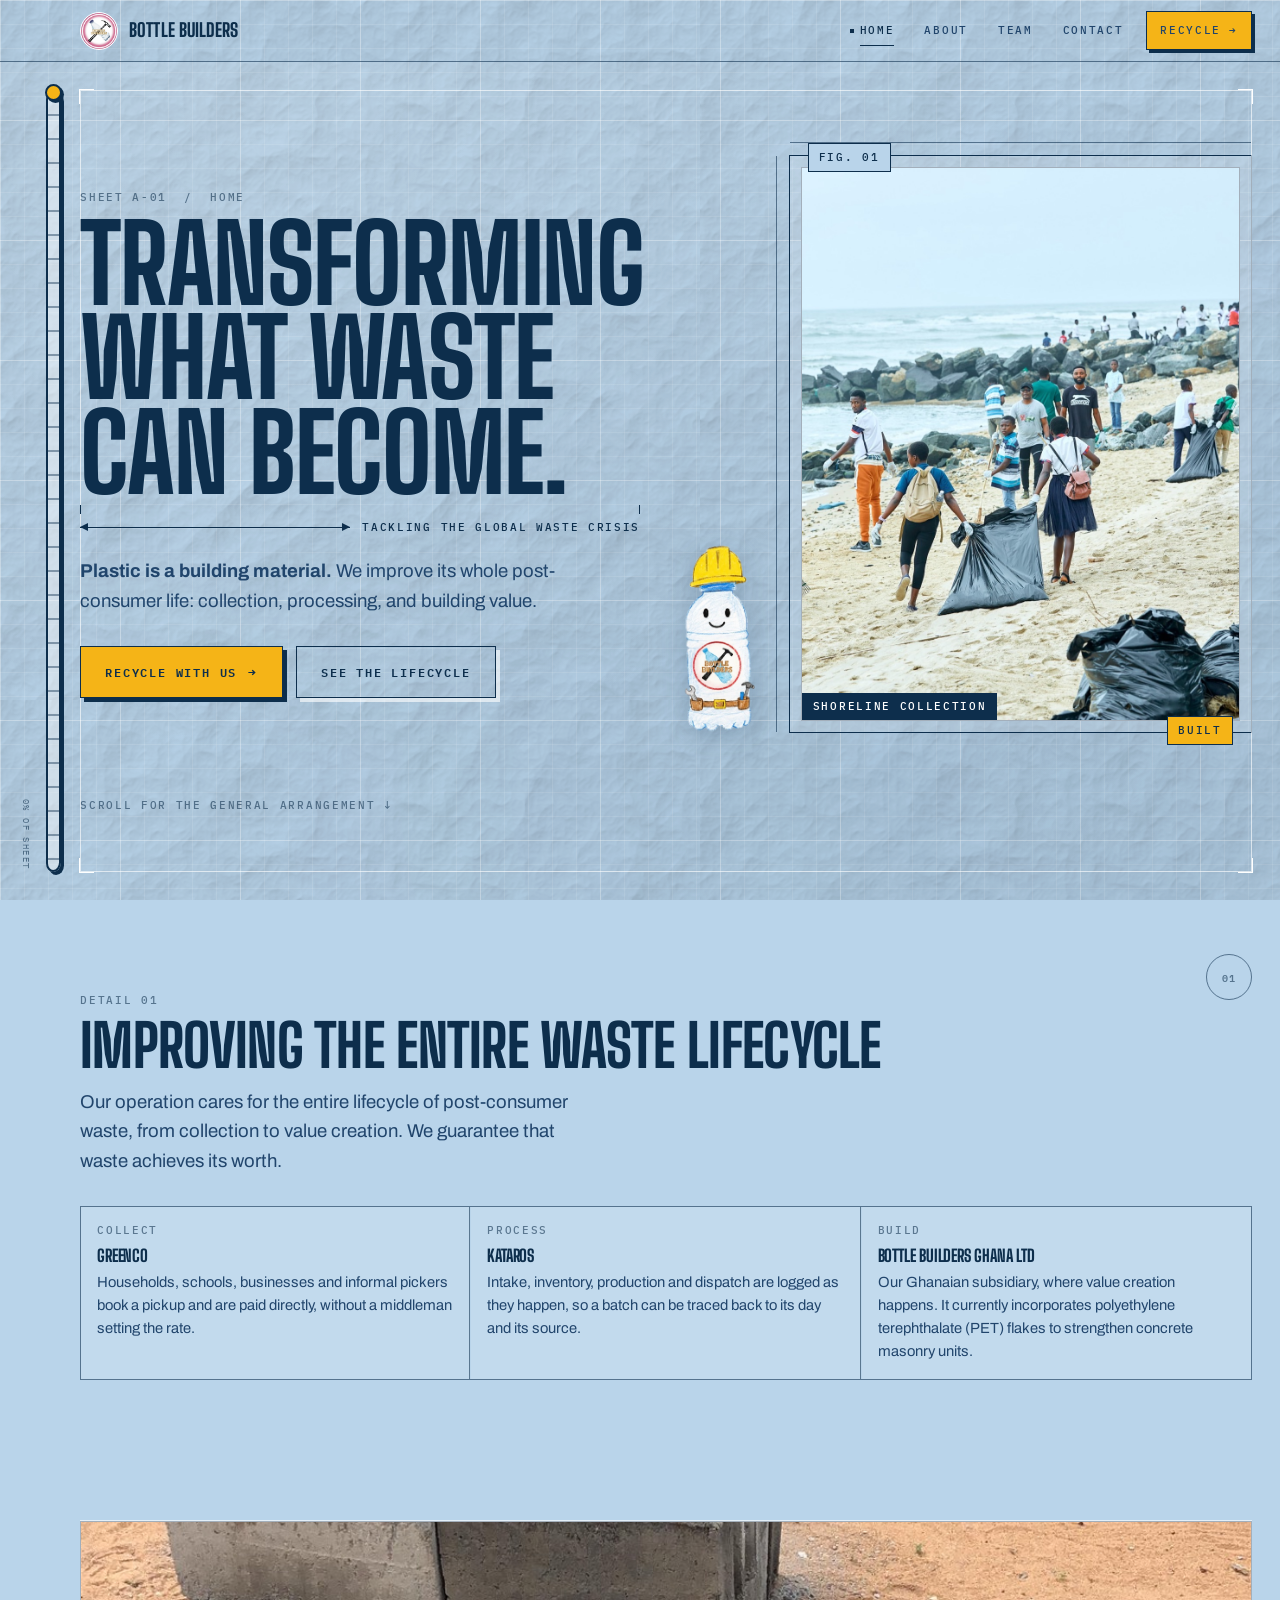
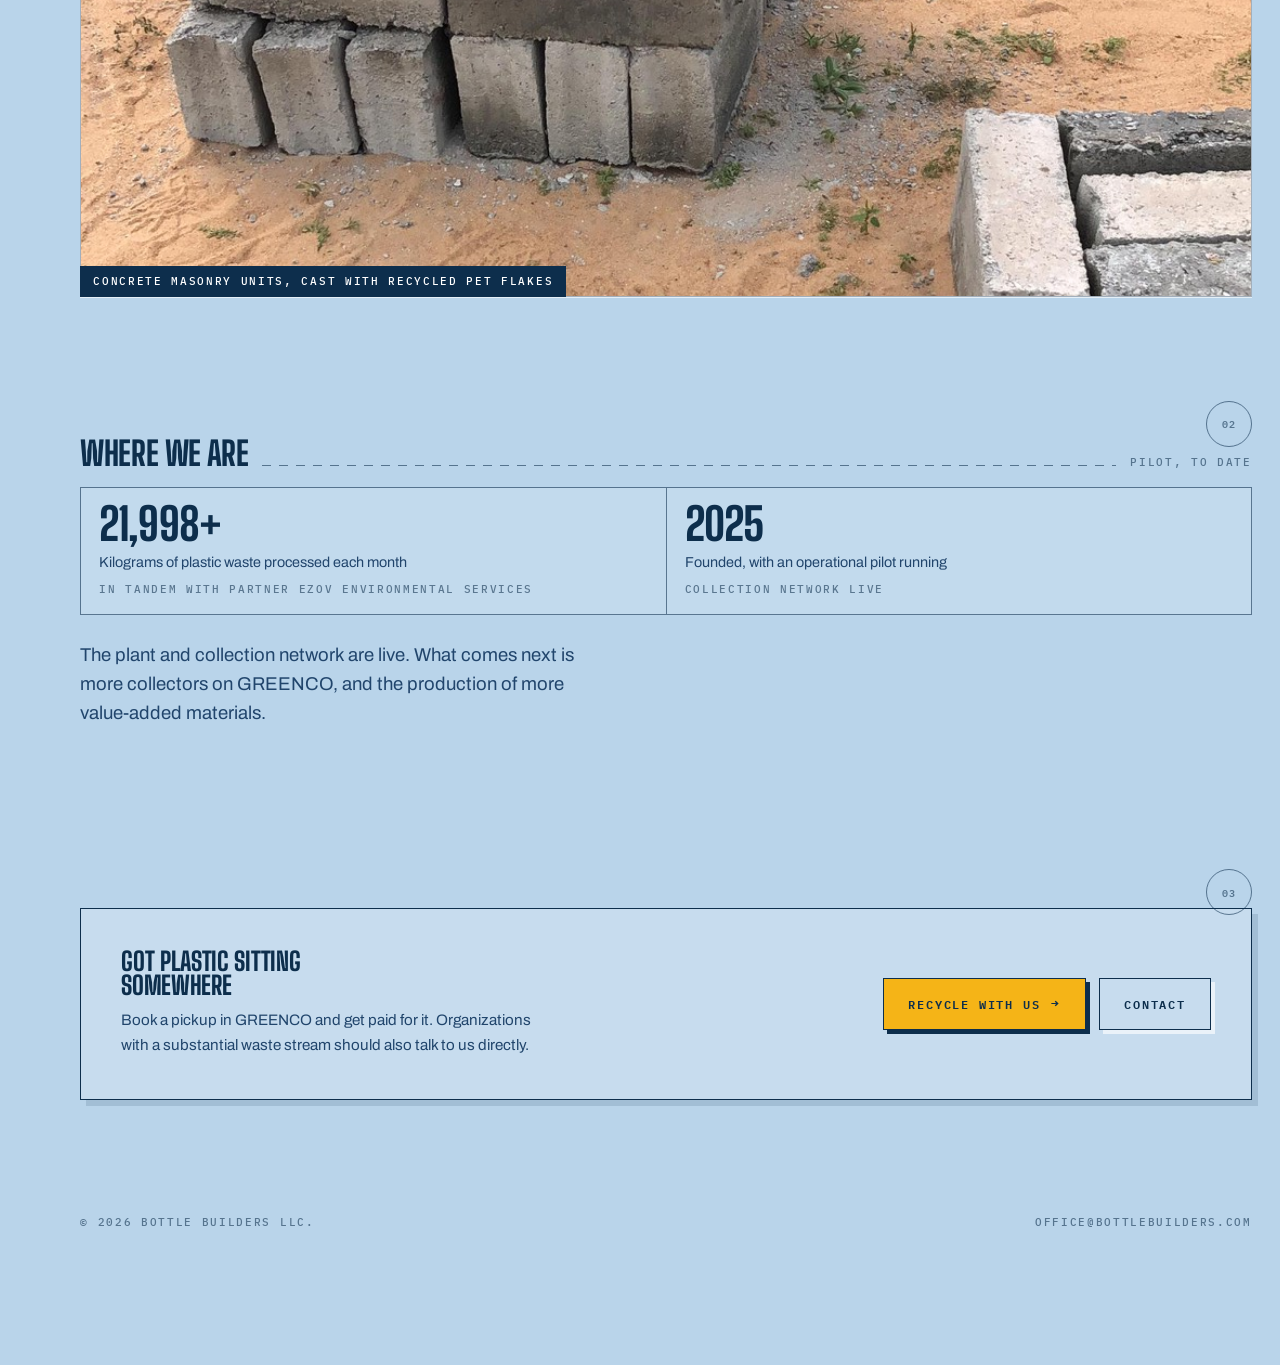
==== index.html @ b989d618 "Leave the footer holding one address The footer carried a phone number and a third link on every she" ====
<!DOCTYPE html>
<html lang="en">
<head>
<meta charset="UTF-8">
<meta name="viewport" content="width=device-width, initial-scale=1">
<meta name="description" content="Improving the entire lifecycle of post-consumer waste from collection to valorization">
<link rel="canonical" href="https://www.bottlebuilders.com/">

<!-- Link preview. og:image must be an absolute URL or previews render blank. -->
<meta property="og:type" content="website">
<meta property="og:site_name" content="Bottle Builders">
<meta property="og:title" content="Bottle Builders | Transforming what waste can become">
<meta property="og:description" content="Improving the entire lifecycle of post-consumer waste from collection to valorization">
<meta property="og:url" content="https://www.bottlebuilders.com/">
<meta property="og:image" content="https://www.bottlebuilders.com/assets/og-image.jpg">
<meta property="og:image:width" content="1200">
<meta property="og:image:height" content="630">
<meta property="og:image:alt" content="The Bottle Builders collection community in Ghana">
<meta name="twitter:card" content="summary_large_image">
<meta name="twitter:title" content="Bottle Builders | Transforming what waste can become">
<meta name="twitter:description" content="Improving the entire lifecycle of post-consumer waste from collection to valorization">
<meta name="twitter:image" content="https://www.bottlebuilders.com/assets/og-image.jpg">
<meta name="theme-color" content="#b9d4ea">
<title>Bottle Builders | Transforming what waste can become</title>
<link rel="icon" href="assets/logos/bb-circle.png">
<link rel="preconnect" href="https://fonts.googleapis.com">
<link rel="preconnect" href="https://fonts.gstatic.com" crossorigin>
<link href="https://fonts.googleapis.com/css2?family=Archivo:wght@400;500;600;700&family=Big+Shoulders+Display:wght@700;800;900&family=IBM+Plex+Mono:wght@400;500;600;700&display=swap" rel="stylesheet">
<link rel="stylesheet" href="css/blueprint.css">
<link rel="stylesheet" href="css/components.css">
<link rel="stylesheet" href="css/motion.css">
</head>
<body>

<!-- Loading sheet: the drawing is made before the page is shown -->
<div id="loader">
  <div class="loader-inner">
    <div class="loader-draw">
      <svg viewBox="0 0 120 200" aria-hidden="true">
        <path class="hat-fill" d="M36 34 Q38 12 60 12 Q82 12 84 34 Z"/>
        <path class="ink-path" d="M30 34 L90 34 M36 34 Q38 12 60 12 Q82 12 84 34"/>
        <path class="ink-path" d="M50 46 L50 34 M70 46 L70 34"/>
        <path class="ink-path" d="M50 46 C50 58 34 62 33 82 L33 166 Q33 176 43 176 L77 176 Q87 176 87 166 L87 82 C86 62 70 58 70 46 Z"/>
        <path class="ink-path" d="M48 74 L48 80 M72 74 L72 80 M50 92 Q60 100 70 92"/>
        <path class="ink-path" d="M33 126 L87 126 M33 140 L87 140 M55 126 L55 140 M65 126 L65 140"/>
      </svg>
      <div class="loader-mascot"><img src="assets/logos/bb-mascot.png" alt=""></div>
    </div>
    <p class="brand-name" style="font-size:1.7rem;margin:0 0 14px">Bottle Builders</p>
    <div class="loader-bar"><i></i></div>
    <p class="anno anno-faint" style="margin:0">Drawing sheet A-01</p>
  </div>
</div>

<div class="regmarks"><span></span><span></span><span></span><span></span></div>
<div class="progress"><i></i><span>0% of sheet</span></div>

<header class="nav">
  <a class="brand" href="/">
    <img src="assets/logos/bb-circle.png" alt="Bottle Builders">
    <span class="brand-text">
      <span class="brand-name">Bottle Builders</span>
    </span>
  </a>
  <button class="nav-toggle" aria-label="Open navigation" aria-expanded="false" aria-controls="navlinks">
    <span></span><span></span><span></span>
  </button>
  <nav class="nav-links" id="navlinks">
    <a href="/" aria-current="page">Home</a>
    <a href="/about">About</a>
    <a href="/team">Team</a>
    <a href="/contact">Contact</a>
    <a class="nav-cta" href="/recycle">Recycle <span aria-hidden="true">&#8594;</span></a>
  </nav>
</header>

<main class="sheet">

  <!-- 01 ---------------------------------------------------------------- -->
  <section class="section section-open">
    <div class="hero">
      <div class="hero-copy">
        <p class="anno anno-faint reveal">Sheet A-01 &nbsp;/&nbsp; Home</p>

        <h1 class="reveal" data-delay="60">
          Transforming<br>
          what waste<br>
          can become.
        </h1>

        <div class="dim reveal" data-delay="180">
          <span class="dim-line"></span>
          <span class="dim-label anno anno-ink">Tackling the global waste crisis</span>
        </div>

        <p class="lede reveal" data-delay="240">
          <strong>Plastic is a building material.</strong> We improve its whole post-consumer
          life: collection, processing, and building value.
        </p>

        <div class="hero-actions reveal" data-delay="320">
          <a class="btn" href="/recycle">Recycle with us <span class="btn-arrow" aria-hidden="true">&#8594;</span></a>
          <a class="btn btn-ghost" href="/about">See the lifecycle</a>
        </div>
      </div>

      <div class="elevation reveal" data-delay="140">
        <div class="elevation-frame">
          <span class="elevation-tag anno anno-ink tl">Fig. 01</span>
          <div class="plate" data-autobuild>
            <img src="assets/photos/hero-community.jpg" alt="Bottle Builders collection team clearing plastic waste from a shoreline" width="1200" height="1500">
            <span class="plate-cap anno">Shoreline collection</span>
          </div>
          <span class="elevation-tag anno anno-ink br">Built</span>
        </div>
        <img class="mascot hero-mascot" src="assets/logos/bb-mascot.png" alt="" aria-hidden="true">
      </div>
    </div>

    <p class="anno anno-faint reveal" data-delay="420" style="margin-top:26px">
      Scroll for the general arrangement <span aria-hidden="true">&#8595;</span>
    </p>
  </section>

  <!-- 02 ---------------------------------------------------------------- -->
  <section class="section" aria-labelledby="loop">
    <span class="section-mark reveal">01</span>
    <div class="head reveal">
      <span class="anno anno-faint">Detail 01</span>
      <h2 id="loop">Improving the entire waste lifecycle</h2>
      <p class="lede" style="margin-top:16px">
        Our operation cares for the entire lifecycle of post-consumer waste, from collection
        to value creation. We guarantee that waste achieves its worth.
      </p>
    </div>

    <div class="process reveal">
      <div class="process-step">
        <span class="anno">Collect</span>
        <h4>GREENCO</h4>
        <p>
          Households, schools, businesses and informal pickers book a pickup and are paid
          directly, without a middleman setting the rate.
        </p>
      </div>
      <div class="process-step">
        <span class="anno">Process</span>
        <h4>KATAROS</h4>
        <p>
          Intake, inventory, production and dispatch are logged as they happen, so a batch
          can be traced back to its day and its source.
        </p>
      </div>
      <div class="process-step">
        <span class="anno">Build</span>
        <h4>Bottle Builders Ghana LTD</h4>
        <p>
          Our Ghanaian subsidiary, where value creation happens. It currently incorporates
          polyethylene terephthalate (PET) flakes to strengthen concrete masonry units.
        </p>
      </div>
    </div>
  </section>

  <!-- 03 ---------------------------------------------------------------- -->
  <section class="section-tight">
    <div class="band reveal">
      <div class="plate" data-autobuild style="height:100%">
        <img src="assets/photos/cmu-dry.jpg" alt="Cured concrete masonry units made with recycled PET flakes" width="1920" height="1080">
      </div>
      <span class="band-cap anno">Concrete masonry units, cast with recycled PET flakes</span>
    </div>
  </section>

  <!-- 04 ---------------------------------------------------------------- -->
  <section class="section" aria-labelledby="where">
    <span class="section-mark reveal">02</span>
    <div class="tier-head reveal">
      <h2 id="where" style="font-size:clamp(1.6rem,2.6vw,2.4rem)">Where we are</h2>
      <hr class="foldline">
      <span class="anno anno-faint">Pilot, to date</span>
    </div>

    <div class="stats reveal">
      <div class="stat">
        <span class="stat-num"><span data-count="25000" data-group="true">0</span>+</span>
        <span class="stat-label">Kilograms of plastic waste processed each month</span>
        <span class="stat-tag anno">In tandem with partner EZOV Environmental Services</span>
      </div>
      <div class="stat">
        <span class="stat-num">2025</span>
        <span class="stat-label">Founded, with an operational pilot running</span>
        <span class="stat-tag anno">Collection network live</span>
      </div>
    </div>

    <p class="lede reveal" style="margin-top:26px">
      The plant and collection network are live. What comes next is
      more collectors on GREENCO, and the production of more value-added materials.
    </p>
  </section>

  <!-- 05 ---------------------------------------------------------------- -->
  <section class="section">
    <span class="section-mark reveal">03</span>
    <div class="cta-band reveal">
      <div>
        <h3>Got plastic sitting somewhere</h3>
        <p>
          Book a pickup in GREENCO and get paid for it. Organizations with a substantial waste
          stream should also talk to us directly.
        </p>
      </div>
      <div class="hero-actions" style="margin:0">
        <a class="btn" href="/recycle">Recycle with us <span class="btn-arrow" aria-hidden="true">&#8594;</span></a>
        <a class="btn btn-ghost" href="/contact">Contact</a>
      </div>
    </div>
  </section>

  <footer class="foot">
    <span class="anno">&copy; <span data-year>2026</span> Bottle Builders LLC.</span>
    <span class="foot-links anno">
      <a href="mailto:office@bottlebuilders.com">office@bottlebuilders.com</a>
    </span>
  </footer>

</main>

<dl class="titleblock">
  <div><dt class="anno">Sheet</dt><dd>A-01</dd></div>
  <div><dt class="anno">Title</dt><dd>Home</dd></div>
  <div><dt class="anno">Scale</dt><dd>1:1</dd></div>
  <div><dt class="anno">Rev</dt><dd>02</dd></div>
</dl>

<script src="js/site.js"></script>
</body>
</html>
---- css/blueprint.css ----
/* ==========================================================================
   BOTTLE BUILDERS - Blueprint UI
   Sheet system, drafting linework, cyanotype plates.
   ========================================================================== */

/* --- 1. Tokens ----------------------------------------------------------- */

:root {
  /* Cyanotype sheet */
  --sheet:        #b9d4ea;
  --sheet-deep:   #9cc0de;
  --sheet-pale:   #d3e5f4;

  /* Drafting ink + reproduction line */
  --ink:          #0d2e4c;
  --ink-soft:     #21456c;
  --ink-faint:    rgba(13, 46, 76, 0.58);
  --chalk:        #ffffff;
  --chalk-soft:   rgba(255, 255, 255, 0.62);
  --chalk-faint:  rgba(255, 255, 255, 0.24);

  /* Action */
  --hardhat:      #f5b417;
  --hardhat-deep: #c98d05;

  /* Lifecycle semantics only */
  --rust:         #a63d23;
  --growth:       #1f7a4c;

  /* Grid */
  --unit:         24px;
  --major:        120px;

  /* Type */
  --display: "Big Shoulders Display", "Arial Narrow", sans-serif;
  --body:    "Archivo", "Helvetica Neue", sans-serif;
  --mono:    "IBM Plex Mono", ui-monospace, monospace;

  /* Frame */
  --margin:  clamp(14px, 2.2vw, 34px);
  --hair:    1px;
  --nav-h:   62px;
  /* Binding edge down the left of the sheet. It holds the scroll scale and
     nothing else, so the bar and its readout never sit over the copy.
     Zero on small screens, where the scale is not shown at all. */
  --gutter:  0px;

  /* Crumpled paper, generated with an SVG turbulence filter so there is no
     image to download. Sits under the grid, so the drafting lines read as
     printed on a sheet that has been folded and opened out again. */
  --crumple: url("data:image/svg+xml,%3Csvg xmlns='http://www.w3.org/2000/svg' width='700' height='700'%3E%3Cfilter id='c'%3E%3CfeTurbulence type='turbulence' baseFrequency='0.009' numOctaves='5' seed='11' stitchTiles='stitch' result='n'/%3E%3CfeDiffuseLighting in='n' lighting-color='%23ffffff' surfaceScale='3.2'%3E%3CfeDistantLight azimuth='55' elevation='58'/%3E%3C/feDiffuseLighting%3E%3C/filter%3E%3Crect width='700' height='700' filter='url(%23c)'/%3E%3C/svg%3E");
  --crumple-size: 700px 700px;

  --ease:    cubic-bezier(0.22, 0.61, 0.36, 1);
}

*, *::before, *::after { box-sizing: border-box; }

html { -webkit-text-size-adjust: 100%; scroll-behavior: smooth; }

body {
  margin: 0;
  min-height: 100svh;
  font-family: var(--body);
  font-size: clamp(15.5px, 1.06vw, 17.5px);
  line-height: 1.68;
  color: var(--ink);
  background-color: var(--sheet);
  background-image:
    linear-gradient(var(--chalk-faint) var(--hair), transparent var(--hair)),
    linear-gradient(90deg, var(--chalk-faint) var(--hair), transparent var(--hair)),
    linear-gradient(rgba(255,255,255,0.10) var(--hair), transparent var(--hair)),
    linear-gradient(90deg, rgba(255,255,255,0.10) var(--hair), transparent var(--hair)),
    var(--crumple);
  background-size:
    var(--major) var(--major),
    var(--major) var(--major),
    var(--unit) var(--unit),
    var(--unit) var(--unit),
    var(--crumple-size);
  background-blend-mode: normal, normal, normal, normal, multiply;
  background-attachment: fixed;
  overflow-x: hidden;
}

/* Paper tooth. Keeps the flat blue from reading as a plain CSS background. */
body::before {
  content: "";
  position: fixed;
  inset: 0;
  z-index: 0;
  pointer-events: none;
  opacity: 0.34;
  background:
    radial-gradient(ellipse at 18% 12%, rgba(255,255,255,0.30), transparent 58%),
    radial-gradient(ellipse at 84% 88%, rgba(13,46,76,0.20), transparent 62%);
}

img, video { max-width: 100%; display: block; }

a { color: inherit; }

::selection { background: var(--hardhat); color: var(--ink); }

:focus-visible {
  outline: 2px solid var(--ink);
  outline-offset: 3px;
}

/* --- 2. Type ------------------------------------------------------------- */

h1, h2, h3, h4 {
  font-family: var(--display);
  font-weight: 800;
  line-height: 0.88;
  letter-spacing: -0.012em;
  margin: 0;
  text-transform: uppercase;
}

h1 { font-size: clamp(3.1rem, 8.4vw, 8.2rem); }
h2 { font-size: clamp(2.2rem, 4.6vw, 4.4rem); }
h3 { font-size: clamp(1.35rem, 2vw, 1.9rem); line-height: 0.95; }
h4 { font-size: clamp(1.05rem, 1.3vw, 1.25rem); line-height: 1.05; }

p { margin: 0 0 1em; max-width: 62ch; }
p:last-child { margin-bottom: 0; }

strong { font-weight: 700; }

/* Drafting annotation: every label, tag and number on the sheet. */
.anno {
  font-family: var(--mono);
  font-size: 0.7rem;
  font-weight: 500;
  letter-spacing: 0.15em;
  text-transform: uppercase;
  line-height: 1.4;
}

.anno-lg { font-size: 0.78rem; letter-spacing: 0.16em; }
.anno-ink   { color: var(--ink); }
.anno-chalk { color: var(--chalk); }
.anno-faint { color: var(--ink-faint); }

.lede {
  font-size: clamp(1.08rem, 1.45vw, 1.34rem);
  line-height: 1.58;
  color: var(--ink-soft);
  max-width: 46ch;
}

/* --- 3. Sheet frame ------------------------------------------------------ */

.sheet {
  position: relative;
  z-index: 1;
  min-height: 100svh;
  padding: calc(var(--nav-h) + var(--margin) + 26px) var(--margin)
           calc(var(--margin) + 104px) calc(var(--margin) + var(--gutter));
  display: flex;
  flex-direction: column;
}

/* The drawn border of the sheet. It starts below the fixed navigation, so the
   sheet reads as beginning where the header ends. */
.sheet::before {
  content: "";
  position: fixed;
  top: calc(var(--nav-h) + var(--margin));
  left: calc(var(--margin) + var(--gutter));
  right: var(--margin);
  bottom: var(--margin);
  border: var(--hair) solid var(--chalk-soft);
  pointer-events: none;
  z-index: 2;
}

/* Registration marks at the sheet corners. */
.regmarks {
  position: fixed;
  top: calc(var(--nav-h) + var(--margin));
  left: calc(var(--margin) + var(--gutter));
  right: var(--margin);
  bottom: var(--margin);
  pointer-events: none;
  z-index: 3;
}
.regmarks span {
  position: absolute;
  width: 15px; height: 15px;
  border: var(--hair) solid var(--chalk);
}
.regmarks span:nth-child(1) { top: -1px;    left: -1px;    border-right: 0; border-bottom: 0; }
.regmarks span:nth-child(2) { top: -1px;    right: -1px;   border-left: 0;  border-bottom: 0; }
.regmarks span:nth-child(3) { bottom: -1px; left: -1px;    border-right: 0; border-top: 0; }
.regmarks span:nth-child(4) { bottom: -1px; right: -1px;   border-left: 0;  border-top: 0; }

/* --- 4. Navigation (drawing index, top margin of the sheet) -------------- */

/* Pinned to the very top of the viewport and fully opaque, so no page content
   ever passes above or behind it. The grid is repainted here with the same
   fixed attachment as the body, which keeps the paper continuous. */
.nav {
  position: fixed;
  top: 0;
  left: 0;
  right: 0;
  height: var(--nav-h);
  z-index: 50;
  display: flex;
  align-items: center;
  justify-content: space-between;
  gap: 16px;
  padding: 0 var(--margin) 0 calc(var(--margin) + var(--gutter));
  background-color: var(--sheet);
  background-image:
    linear-gradient(var(--chalk-faint) var(--hair), transparent var(--hair)),
    linear-gradient(90deg, var(--chalk-faint) var(--hair), transparent var(--hair)),
    linear-gradient(rgba(255,255,255,0.10) var(--hair), transparent var(--hair)),
    linear-gradient(90deg, rgba(255,255,255,0.10) var(--hair), transparent var(--hair)),
    var(--crumple);
  background-size:
    var(--major) var(--major),
    var(--major) var(--major),
    var(--unit) var(--unit),
    var(--unit) var(--unit),
    var(--crumple-size);
  background-blend-mode: normal, normal, normal, normal, multiply;
  background-attachment: fixed;
  border-bottom: var(--hair) solid var(--ink-faint);
}

.brand {
  display: flex;
  align-items: center;
  gap: 11px;
  text-decoration: none;
  min-width: 0;
}
.brand img {
  width: 38px; height: 38px;
  border-radius: 50%;
  border: var(--hair) solid var(--chalk);
  flex: none;
}
.brand-text { display: flex; flex-direction: column; gap: 1px; min-width: 0; }
.brand-name {
  font-family: var(--display);
  font-weight: 800;
  font-size: 1.16rem;
  line-height: 0.86;
  letter-spacing: 0.005em;
  text-transform: uppercase;
  white-space: nowrap;
}
.brand-sub { font-size: 0.56rem; letter-spacing: 0.2em; color: var(--ink-faint); }

.nav-links { display: flex; align-items: center; gap: 4px; }

.nav-links a {
  position: relative;
  padding: 9px 13px;
  text-decoration: none;
  font-family: var(--mono);
  font-size: 0.7rem;
  font-weight: 500;
  letter-spacing: 0.15em;
  text-transform: uppercase;
  color: var(--ink-soft);
  transition: color 0.2s var(--ease);
}
.nav-links a::after {
  content: "";
  position: absolute;
  left: 13px; right: 13px; bottom: 3px;
  height: var(--hair);
  background: var(--ink);
  transform: scaleX(0);
  transform-origin: left;
  transition: transform 0.3s var(--ease);
}
.nav-links a:hover { color: var(--ink); }
.nav-links a:hover::after { transform: scaleX(1); }

/* Current sheet: bracketed, the way a drawing index marks the active sheet. */
.nav-links a[aria-current="page"] { color: var(--ink); }
.nav-links a[aria-current="page"]::after { transform: scaleX(1); }
.nav-links a[aria-current="page"]::before {
  content: "";
  position: absolute;
  left: 3px;
  top: 50%;
  width: 4px; height: 4px;
  margin-top: -2px;
  background: var(--ink);
}

.nav-cta {
  display: inline-flex;
  align-items: center;
  gap: 8px;
  padding: 10px 17px;
  margin-left: 6px;
  background: var(--hardhat);
  color: var(--ink);
  text-decoration: none;
  font-family: var(--mono);
  font-size: 0.7rem;
  font-weight: 600;
  letter-spacing: 0.15em;
  text-transform: uppercase;
  border: var(--hair) solid var(--ink);
  box-shadow: 3px 3px 0 var(--ink);
  transition: transform 0.16s var(--ease), box-shadow 0.16s var(--ease);
}
.nav-cta:hover { transform: translate(2px, 2px); box-shadow: 1px 1px 0 var(--ink); }
.nav-cta:active { transform: translate(3px, 3px); box-shadow: 0 0 0 var(--ink); }
.nav-cta::after { display: none; }

.nav-toggle {
  display: none;
  width: 42px; height: 38px;
  padding: 0;
  background: transparent;
  border: var(--hair) solid var(--ink-faint);
  cursor: pointer;
  position: relative;
}
.nav-toggle span {
  position: absolute;
  left: 11px; right: 11px;
  height: var(--hair);
  background: var(--ink);
  transition: transform 0.25s var(--ease), opacity 0.2s var(--ease);
}
.nav-toggle span:nth-child(1) { top: 13px; }
.nav-toggle span:nth-child(2) { top: 18px; }
.nav-toggle span:nth-child(3) { top: 23px; }
.nav-toggle[aria-expanded="true"] span:nth-child(1) { transform: translateY(5px) rotate(45deg); }
.nav-toggle[aria-expanded="true"] span:nth-child(2) { opacity: 0; }
.nav-toggle[aria-expanded="true"] span:nth-child(3) { transform: translateY(-5px) rotate(-45deg); }

/* --- 5. Title block (docked bottom right, like a real drawing) ----------- */

.titleblock {
  position: fixed;
  right: var(--margin);
  bottom: var(--margin);
  z-index: 30;
  display: grid;
  grid-template-columns: repeat(4, minmax(74px, auto));
  /* Fully opaque. A translucent panel lets copy show through it, which reads
     as two pieces of text sitting on top of each other. */
  background: var(--sheet);
  border: var(--hair) solid var(--chalk-soft);
  box-shadow: 0 4px 18px rgba(13, 46, 76, 0.12);
  transition: transform 0.28s var(--ease), opacity 0.28s var(--ease);
}
/* The label steps off the sheet while you scroll, so nothing reads underneath it. */
.titleblock.away { transform: translateY(calc(100% + var(--margin))); opacity: 0; }
.titleblock div {
  padding: 9px 14px;
  border-right: var(--hair) solid var(--chalk-faint);
}
.titleblock div:last-child { border-right: 0; }
.titleblock dt { margin: 0 0 3px; font-size: 0.53rem; letter-spacing: 0.2em; color: var(--ink-faint); }
.titleblock dd { margin: 0; font-family: var(--mono); font-size: 0.76rem; font-weight: 600; letter-spacing: 0.05em; }

/* --- 6. Drafting primitives --------------------------------------------- */

/* Dimension line: extension ticks, arrowheads, and a label that measures a
   real quantity instead of a length. This is the site's signature device. */
.dim {
  position: relative;
  display: flex;
  align-items: center;
  gap: 12px;
  padding: 15px 0 0;
  margin: 0 0 22px;
  max-width: 560px;
}
.dim::before {
  content: "";
  position: absolute;
  top: 0; left: 0; right: 0;
  height: 9px;
  border-left: var(--hair) solid var(--ink);
  border-right: var(--hair) solid var(--ink);
}
.dim-line {
  position: relative;
  flex: 1;
  height: var(--hair);
  background: var(--ink);
}
.dim-line::before,
.dim-line::after {
  content: "";
  position: absolute;
  top: 50%;
  width: 0; height: 0;
  border-top: 4px solid transparent;
  border-bottom: 4px solid transparent;
  margin-top: -4px;
}
.dim-line::before { left: 0;  border-right: 8px solid var(--ink); }
.dim-line::after  { right: 0; border-left:  8px solid var(--ink); }
.dim-label { flex: none; }

/* Leader line with a circled callout, used to point at things. */
.callout {
  display: inline-flex;
  align-items: center;
  gap: 10px;
}
.callout-mark {
  flex: none;
  width: 27px; height: 27px;
  display: grid;
  place-items: center;
  border: var(--hair) solid var(--ink);
  border-radius: 50%;
  font-family: var(--mono);
  font-size: 0.66rem;
  font-weight: 600;
}

/* Approval / revision stamp. Rotated, overprinted. */
.stamp {
  display: inline-block;
  padding: 7px 13px;
  border: 2px solid currentColor;
  font-family: var(--mono);
  font-size: 0.66rem;
  font-weight: 700;
  letter-spacing: 0.16em;
  text-transform: uppercase;
  transform: rotate(-5deg);
  opacity: 0.82;
}
.stamp-rust   { color: var(--rust); }
.stamp-growth { color: var(--growth); }

/* Section heading with an eyebrow that carries the sheet reference. */
.head { margin: 0 0 30px; }
.head .anno { display: block; margin-bottom: 12px; color: var(--ink-faint); }

/* Hairline rule that reads as a fold line on the sheet. */
.foldline {
  height: var(--hair);
  background: repeating-linear-gradient(
    90deg, var(--ink-faint) 0 9px, transparent 9px 17px
  );
  border: 0;
  margin: 0;
}

/* --- 7. Cyanotype plates (photography) ---------------------------------- */

/* Photos print as blueprint plates and return to full colour on hover, so
   the page moves from drawn to built when you touch it. */
.plate {
  position: relative;
  overflow: hidden;
  background: var(--ink);
  border: var(--hair) solid var(--chalk-soft);
}
.plate img,
.plate video {
  width: 100%; height: 100%;
  object-fit: cover;
  filter: grayscale(1) contrast(1.14) brightness(1.04);
  mix-blend-mode: screen;
  transition: filter 0.6s var(--ease), opacity 0.6s var(--ease);
}
.plate::after {
  content: "";
  position: absolute;
  inset: 0;
  background: var(--sheet);
  mix-blend-mode: multiply;
  transition: opacity 0.6s var(--ease);
  pointer-events: none;
}
.plate:hover img,
.plate:hover video,
.plate.is-built img,
.plate.is-built video {
  filter: none;
  mix-blend-mode: normal;
}
.plate:hover::after,
.plate.is-built::after { opacity: 0; }

.plate-cap {
  position: absolute;
  left: 0; bottom: 0;
  z-index: 2;
  padding: 6px 11px;
  background: var(--ink);
  color: var(--chalk);
}

/* Ambient background plate: photography set into the sheet behind content. */
.bg-plate {
  position: absolute;
  z-index: 0;
  overflow: hidden;
  pointer-events: none;
  border: var(--hair) solid var(--chalk-faint);
}
.bg-plate img {
  width: 100%; height: 100%;
  object-fit: cover;
  filter: grayscale(1) contrast(1.2);
  mix-blend-mode: luminosity;
  opacity: 0.2;
}

/* --- 8. Buttons ---------------------------------------------------------- */

.btn {
  display: inline-flex;
  align-items: center;
  gap: 11px;
  padding: 15px 24px;
  text-decoration: none;
  font-family: var(--mono);
  font-size: 0.75rem;
  font-weight: 600;
  letter-spacing: 0.15em;
  text-transform: uppercase;
  border: var(--hair) solid var(--ink);
  background: var(--hardhat);
  color: var(--ink);
  box-shadow: 4px 4px 0 var(--ink);
  transition: transform 0.16s var(--ease), box-shadow 0.16s var(--ease);
  cursor: pointer;
}
.btn:hover  { transform: translate(2px, 2px); box-shadow: 2px 2px 0 var(--ink); }
.btn:active { transform: translate(4px, 4px); box-shadow: 0 0 0 var(--ink); }

.btn-ghost { background: transparent; box-shadow: 4px 4px 0 var(--chalk-soft); }
.btn-ghost:hover { background: var(--chalk); box-shadow: 2px 2px 0 var(--chalk-soft); }

.btn-arrow { font-size: 1.05em; line-height: 1; }

/* --- 9. Stat rack (traction) -------------------------------------------- */

.stats {
  display: grid;
  grid-template-columns: repeat(auto-fit, minmax(155px, 1fr));
  border-top: var(--hair) solid var(--ink-faint);
  border-left: var(--hair) solid var(--ink-faint);
}
.stat {
  padding: 18px 18px 16px;
  border-right: var(--hair) solid var(--ink-faint);
  border-bottom: var(--hair) solid var(--ink-faint);
  background: rgba(255,255,255,0.14);
}
.stat-num {
  font-family: var(--display);
  font-weight: 800;
  font-size: clamp(2.1rem, 3.5vw, 3.1rem);
  line-height: 0.84;
  letter-spacing: -0.02em;
  display: block;
  margin-bottom: 9px;
}
.stat-num sup { font-size: 0.42em; vertical-align: super; margin-left: 2px; }
.stat-label { display: block; color: var(--ink-soft); font-size: 0.9rem; line-height: 1.5; }
.stat-tag { display: block; margin-top: 8px; color: var(--ink-faint); }

/* --- 10. Cards ----------------------------------------------------------- */

.card {
  position: relative;
  padding: 22px;
  background: rgba(255,255,255,0.17);
  border: var(--hair) solid var(--chalk-soft);
}
.card h3 { margin-bottom: 10px; }
.card .anno { color: var(--ink-faint); margin-bottom: 11px; display: block; }
.card p { font-size: 0.97rem; line-height: 1.6; color: var(--ink-soft); }

.grid-3 { display: grid; gap: 1px; grid-template-columns: repeat(auto-fit, minmax(258px, 1fr)); }

/* --- 11. Mascot ---------------------------------------------------------- */

.mascot { display: block; height: auto; filter: drop-shadow(0 6px 14px rgba(13,46,76,0.22)); }

/* SVG builder crew: hairline figures that live on the linework. */
.crew { stroke: var(--ink); stroke-width: 1.5; fill: none; stroke-linecap: round; stroke-linejoin: round; }
.crew .hat { fill: var(--hardhat); stroke: var(--ink); }
.crew .body-fill { fill: rgba(255,255,255,0.5); }

/* --- 12. Loading sheet --------------------------------------------------- */

#loader {
  position: fixed;
  inset: 0;
  z-index: 200;
  display: grid;
  place-items: center;
  background: var(--sheet);
  background-image:
    linear-gradient(var(--chalk-faint) var(--hair), transparent var(--hair)),
    linear-gradient(90deg, var(--chalk-faint) var(--hair), transparent var(--hair));
  background-size: var(--unit) var(--unit);
  transition: opacity 0.55s var(--ease), visibility 0.55s var(--ease);
}
#loader.done { opacity: 0; visibility: hidden; }

.loader-inner { text-align: center; width: min(300px, 74vw); }

.loader-draw { width: 132px; margin: 0 auto 22px; position: relative; }
.loader-draw svg { width: 100%; height: auto; overflow: visible; }
.loader-draw .ink-path {
  stroke: var(--ink);
  stroke-width: 2;
  fill: none;
  stroke-linecap: round;
  stroke-linejoin: round;
  stroke-dasharray: var(--len, 600);
  stroke-dashoffset: var(--len, 600);
  animation: draw 1.5s var(--ease) forwards;
}
.loader-draw .hat-fill {
  fill: var(--hardhat);
  opacity: 0;
  animation: fadein 0.5s var(--ease) 1.1s forwards;
}
.loader-mascot {
  position: absolute;
  inset: 0;
  display: grid;
  place-items: center;
  opacity: 0;
  animation: fadein 0.6s var(--ease) 1.55s forwards;
}
.loader-mascot img { width: 78%; }

@keyframes draw   { to { stroke-dashoffset: 0; } }
@keyframes fadein { to { opacity: 1; } }

.loader-bar {
  height: 3px;
  background: var(--chalk-faint);
  border: var(--hair) solid var(--ink-faint);
  overflow: hidden;
  margin-bottom: 11px;
}
.loader-bar i {
  display: block;
  height: 100%;
  width: 0;
  background: var(--ink);
  animation: fill 2s var(--ease) forwards;
}
@keyframes fill { to { width: 100%; } }

/* --- 12b. Scrolling sheet: sections, bands, progress --------------------- */

/* Each sheet scrolls through its own sub-sections. Sections are spaced by a
   multiple of the drafting grid so the rhythm matches the paper. */
.section { padding: clamp(48px, 7vw, 104px) 0; position: relative; }
.section:first-of-type { padding-top: 0; }
.section-tight { padding: clamp(30px, 4vw, 56px) 0; }

/* Opening section of a sheet holds the fold. */
.section-open {
  /* Viewport minus the fixed nav, the sheet padding and the bottom furniture. */
  min-height: calc(100svh - var(--nav-h) - 190px);
  display: flex;
  flex-direction: column;
  justify-content: center;
  padding-top: 0;
}

/* Detail bubble: numbers a section the way a drawing numbers a detail. */
.section-mark {
  position: absolute;
  top: clamp(26px, 4vw, 58px);
  right: 0;
  width: 46px; height: 46px;
  display: grid;
  place-items: center;
  border: var(--hair) solid var(--ink-faint);
  border-radius: 50%;
  font-family: var(--mono);
  font-size: 0.62rem;
  font-weight: 600;
  letter-spacing: 0.08em;
  color: var(--ink-faint);
}

/* Photographic band spanning the full width of the sheet. It stops at the
   drawn border rather than running past it, so the frame stays unbroken. */
.band {
  position: relative;
  height: clamp(240px, 42vh, 440px);
  overflow: hidden;
  border-top: var(--hair) solid var(--chalk-soft);
  border-bottom: var(--hair) solid var(--chalk-soft);
}
.band img { width: 100%; height: 100%; object-fit: cover; }
.band-cap {
  position: absolute;
  left: 0;
  bottom: 0;
  z-index: 2;
  padding: 8px 13px;
  background: var(--ink);
  color: var(--chalk);
}

/* Closing call to action band. */
.cta-band {
  display: flex;
  flex-wrap: wrap;
  align-items: center;
  justify-content: space-between;
  gap: 22px 34px;
  padding: clamp(24px, 3.4vw, 40px);
  border: var(--hair) solid var(--ink);
  background: rgba(255,255,255,0.2);
  box-shadow: 6px 6px 0 rgba(13,46,76,0.13);
}
.cta-band h3 { max-width: 20ch; }
.cta-band p { color: var(--ink-soft); font-size: 0.95rem; max-width: 46ch; margin-top: 10px; }

/* Scroll scale, drawn in the binding gutter outside the sheet border. Hidden
   entirely below 901px, where there is no gutter to put it in. */
.progress { display: none; }

@media (min-width: 901px) {
  :root { --gutter: 52px; }

  /* A drafting rule stood on its end: white body, inked outline, graduations
     up the face, and a bead that rides down it as the sheet is read. Drawn
     chunky on purpose, with the same hard offset shadow the buttons carry, so
     it reads as an object sitting on the paper rather than a browser chrome
     progress bar. */
  .progress {
    display: block;
    position: fixed;
    /* Sits in the gutter, clear of the frame line to its right. The width
       below plus its border and shadow has to stay inside --gutter. */
    left: calc(var(--margin) + var(--gutter) - 34px);
    top: calc(var(--nav-h) + var(--margin));
    bottom: var(--margin);
    width: 15px;
    z-index: 35;
    pointer-events: none;
    background: rgba(255, 255, 255, 0.42);
    border: 2px solid var(--ink);
    /* Slightly uneven radii: the rule looks drawn by hand rather than set. */
    border-radius: 10px 9px 10px 9px / 12px 11px 12px 11px;
    box-shadow: 3px 3px 0 var(--ink);
  }

  /* Fills solid white as the sheet is read, so a finished sheet reads as a
     complete reproduction line rather than a bar of ink. */
  .progress i {
    display: block;
    position: relative;
    width: 100%;
    height: 0;
    background: var(--chalk);
    border-radius: 8px 7px 8px 7px / 10px 9px 10px 9px;
    transition: height 0.1s linear;
  }

  /* The bead. It rides the boundary between read and unread. */
  .progress i::after {
    content: "";
    position: absolute;
    left: 50%;
    bottom: -9px;
    width: 17px;
    height: 17px;
    margin-left: -8.5px;
    box-sizing: border-box;
    border: 2px solid var(--ink);
    border-radius: 50%;
    background: var(--hardhat);
    box-shadow: 2px 2px 0 var(--ink);
  }

  /* Graduations, laid over the fill so they stay legible on both halves. */
  .progress::after {
    content: "";
    position: absolute;
    inset: 0;
    border-radius: inherit;
    pointer-events: none;
    background: repeating-linear-gradient(
      to bottom,
      transparent 0 22px,
      rgba(13, 46, 76, 0.42) 22px 24px
    );
  }

  .progress span {
    position: absolute;
    right: 26px;
    bottom: 0;
    font-family: var(--mono);
    font-size: 0.55rem;
    letter-spacing: 0.16em;
    text-transform: uppercase;
    color: var(--ink-faint);
    writing-mode: vertical-rl;
    white-space: nowrap;
  }
}

@media (max-width: 700px) {
  .section-mark { display: none; }
  .section-open { min-height: 0; padding-bottom: clamp(40px, 8vw, 60px); }
}

/* --- 13. Scroll reveal --------------------------------------------------- */

.reveal { opacity: 0; transform: translateY(16px); transition: opacity 0.7s var(--ease), transform 0.7s var(--ease); }
.reveal.in { opacity: 1; transform: none; }

/* --- 14. Footer ---------------------------------------------------------- */

.foot {
  margin-top: auto;
  padding-top: 26px;
  display: flex;
  flex-wrap: wrap;
  gap: 12px 26px;
  align-items: baseline;
  justify-content: space-between;
  color: var(--ink-faint);
}
.foot a { text-decoration: none; }
.foot a:hover { color: var(--ink); text-decoration: underline; text-underline-offset: 3px; }
.foot-links { display: flex; flex-wrap: wrap; gap: 18px; }

/* --- 15. Responsive ------------------------------------------------------ */

@media (max-width: 900px) {
  .nav-toggle { display: block; }
  .nav-links {
    position: fixed;
    top: var(--nav-h);
    left: 0;
    right: 0;
    flex-direction: column;
    align-items: stretch;
    gap: 0;
    padding: 8px;
    background: var(--sheet);
    border: var(--hair) solid var(--chalk-soft);
    border-top: 0;
    box-shadow: 0 18px 34px rgba(13,46,76,0.18);
    transform: translateY(-12px);
    opacity: 0;
    visibility: hidden;
    transition: opacity 0.24s var(--ease), transform 0.24s var(--ease), visibility 0.24s;
  }
  .nav-links.open { opacity: 1; visibility: visible; transform: none; }
  .nav-links a { padding: 14px 12px; border-bottom: var(--hair) solid var(--chalk-faint); }
  .nav-links a::after { display: none; }
  .nav-links a:last-of-type { border-bottom: 0; }
  .nav-cta { margin: 8px 0 0; justify-content: center; }

  /* On a phone a floating title block just covers the copy. It goes back into
     the page, where a real drawing puts it. */
  .titleblock {
    position: static;
    grid-template-columns: repeat(4, 1fr);
    margin: 0 var(--margin) var(--margin);
    border: var(--hair) solid var(--chalk-soft);
    background: rgba(255,255,255,0.2);
    backdrop-filter: none;
    -webkit-backdrop-filter: none;
  }
  .titleblock.away { transform: none; opacity: 1; }
  .titleblock div { padding: 8px 10px; }
  .titleblock dd { font-size: 0.7rem; }
  /* Only the progress bar stays pinned, so the sheet clears just that. */
  .sheet { padding-bottom: calc(var(--margin) + 86px); }
}

@media (max-width: 560px) {
  :root { --margin: 10px; }
  .brand-sub { display: none; }
  .titleblock div { padding: 7px 11px; }
}

@media (prefers-reduced-motion: reduce) {
  html { scroll-behavior: auto; }
  *, *::before, *::after {
    animation-duration: 0.001ms !important;
    animation-iteration-count: 1 !important;
    transition-duration: 0.001ms !important;
  }
  .reveal { opacity: 1; transform: none; }
}

@media print {
  .nav, .titleblock, #loader, .regmarks { display: none; }
  body { background: #fff; }
}
---- css/components.css ----
/* ==========================================================================
   BOTTLE BUILDERS - Page components
   Hero, lifecycle comparison, team roster, contact, recycle handoff.
   ========================================================================== */

/* --- Hero (Sheet A-01) --------------------------------------------------- */

.hero {
  position: relative;
  flex: 1;
  display: grid;
  grid-template-columns: minmax(0, 1.42fr) minmax(0, 1fr);
  gap: clamp(24px, 4vw, 64px);
  align-items: center;
  padding: clamp(18px, 3vw, 40px) 0;
}

.hero-copy { position: relative; z-index: 2; }

.hero h1 { margin-bottom: 4px; }

.hero-lede { margin-top: 22px; }

.hero-actions { display: flex; flex-wrap: wrap; gap: 13px; margin-top: 30px; }

/* Elevation drawing: the hero's right column. Photography set inside a
   drawn frame with its own dimension annotations. */
.elevation { position: relative; z-index: 1; }

.elevation-frame {
  position: relative;
  aspect-ratio: 4 / 5;
  border: var(--hair) solid var(--ink);
  padding: 11px;
  background: rgba(255,255,255,0.13);
}
.elevation-frame .plate { width: 100%; height: 100%; }

/* Extension lines running off the frame, as on a dimensioned elevation. */
.elevation-frame::before,
.elevation-frame::after {
  content: "";
  position: absolute;
  background: var(--ink-faint);
}
.elevation-frame::before { top: -14px; left: 0; right: 0; height: var(--hair); }
.elevation-frame::after  { top: 0; bottom: 0; left: -14px; width: var(--hair); }

.elevation-tag {
  position: absolute;
  z-index: 3;
  padding: 6px 10px;
  background: var(--sheet);
  border: var(--hair) solid var(--ink);
}
.elevation-tag.tl { top: -13px; left: 18px; }
.elevation-tag.br { bottom: -13px; right: 18px; background: var(--hardhat); }

/* Stands in the gutter beside the drawing, not on top of it. */
.hero-mascot {
  position: absolute;
  right: 100%;
  margin-right: 14px;
  bottom: -14px;
  width: clamp(78px, 9vw, 116px);
  z-index: 4;
}

.hero-stats { margin-top: clamp(20px, 3vw, 34px); }

/* --- Lifecycle comparison (Sheet A-02) ----------------------------------- */

/* Static side by side comparison. The two paths sit next to each other so both
   read at once, with the same drafting language on either side. */
.cmp-phase { margin-bottom: clamp(26px, 3.4vw, 46px); }
.cmp-phase:last-child { margin-bottom: 0; }

.cmp-phase-head {
  display: flex;
  align-items: baseline;
  gap: 14px;
  margin-bottom: 14px;
}
.cmp-phase-head .foldline { flex: 1; }
.cmp-phase-num {
  font-family: var(--mono);
  font-size: 0.66rem;
  letter-spacing: 0.2em;
  text-transform: uppercase;
  color: var(--ink-faint);
  flex: none;
}
.cmp-phase-name {
  font-family: var(--display);
  font-weight: 800;
  font-size: clamp(1.5rem, 2.4vw, 2.1rem);
  line-height: 0.9;
  text-transform: uppercase;
  margin: 0;
  flex: none;
}

.cmp {
  display: grid;
  grid-template-columns: 1fr 1fr;
  border: var(--hair) solid var(--ink);
}

.cmp-side {
  position: relative;
  overflow: hidden;
  padding: clamp(52px, 5vw, 66px) clamp(18px, 2.4vw, 30px) clamp(20px, 2.6vw, 30px);
}

/* The path that was never built: hatched, unresolved. */
.cmp-without {
  background:
    repeating-linear-gradient(
      135deg,
      rgba(166, 61, 35, 0.10) 0 11px,
      transparent 11px 22px
    ),
    var(--sheet-deep);
  border-right: 2px solid var(--ink);
}
.cmp-without .lc-side-label { color: var(--rust); border-color: var(--rust); }
.cmp-without .lc-title { color: var(--rust); }

/* The completed path. */
.cmp-with { background: var(--sheet-pale); }
.cmp-with .lc-side-label { color: var(--growth); border-color: var(--growth); }
.cmp-with .lc-title { color: var(--growth); }

.lc-photo { position: absolute; inset: 0; z-index: 0; overflow: hidden; }
.lc-photo img { width: 100%; height: 100%; object-fit: cover; }
.cmp-without .lc-photo img { filter: grayscale(1) contrast(1.3) brightness(0.9); mix-blend-mode: luminosity; opacity: 0.2; }
.cmp-with    .lc-photo img { filter: saturate(1.02); opacity: 0.26; }
.lc-photo::after { content: ""; position: absolute; inset: 0; opacity: 0.68; }
.cmp-with    .lc-photo::after { background: linear-gradient(180deg, transparent 8%, var(--sheet-pale) 78%); }
.cmp-without .lc-photo::after { background: linear-gradient(180deg, transparent 8%, var(--sheet-deep) 78%); }

.lc-body { position: relative; z-index: 1; }

.lc-side-label {
  display: inline-block;
  padding: 6px 11px;
  border: var(--hair) solid currentColor;
  margin-bottom: 15px;
  background: rgba(255,255,255,0.66);
}
.lc-title {
  font-family: var(--display);
  font-weight: 800;
  font-size: clamp(1.5rem, 2.3vw, 2.1rem);
  line-height: 0.9;
  text-transform: uppercase;
  margin: 0 0 13px;
}
.lc-text { font-size: 0.93rem; line-height: 1.58; color: var(--ink); margin: 0 0 12px; }
.lc-text:last-child { margin-bottom: 0; }
.lc-text a { color: var(--growth); font-weight: 600; text-underline-offset: 3px; }

.lc-facts { list-style: none; margin: 4px 0 0; padding: 0; }
.lc-facts li {
  position: relative;
  padding-left: 19px;
  margin-bottom: 6px;
  font-size: 0.87rem;
  line-height: 1.45;
}
.lc-facts li::before {
  content: "";
  position: absolute;
  left: 0; top: 0.6em;
  width: 9px; height: var(--hair);
  background: currentColor;
  opacity: 0.6;
}

.cmp-stamp { position: absolute; top: clamp(16px, 2vw, 22px); left: clamp(18px, 2.4vw, 30px); z-index: 2; }

/* --- Process strip ------------------------------------------------------- */

.process {
  display: grid;
  grid-template-columns: repeat(auto-fit, minmax(150px, 1fr));
  gap: 1px;
  margin-top: 26px;
  border: var(--hair) solid var(--ink-faint);
}
.process-step {
  position: relative;
  padding: 16px;
  background: rgba(255,255,255,0.14);
  border-right: var(--hair) solid var(--ink-faint);
}
.process-step:last-child { border-right: 0; }
.process-step .anno { display: block; color: var(--ink-faint); margin-bottom: 8px; }
.process-step h4 { margin-bottom: 7px; }
.process-step p { font-size: 0.92rem; line-height: 1.55; color: var(--ink-soft); margin: 0; }

/* --- Team roster (Sheet A-03) -------------------------------------------- */

.roster { display: grid; gap: 1px; grid-template-columns: repeat(auto-fit, minmax(228px, 1fr)); }

.member {
  position: relative;
  display: flex;
  flex-direction: column;
  background: rgba(255,255,255,0.15);
  border: var(--hair) solid var(--chalk-soft);
  transition: background 0.3s var(--ease);
}
.member:hover { background: rgba(255,255,255,0.34); }

.member .plate { aspect-ratio: 1 / 1; border: 0; border-bottom: var(--hair) solid var(--chalk-soft); }

/* The portrait is a second route to the same profile. It lights up on hover
   like every other plate, and clicking it there opens LinkedIn. */
.member-shot { display: block; position: relative; }
.member-shot::after {
  content: "";
  position: absolute;
  inset: 0;
  border: 2px solid var(--hardhat);
  opacity: 0;
  pointer-events: none;
  transition: opacity 0.3s var(--ease);
}
.member-shot:hover::after { opacity: 1; }

.member-body { padding: 15px 16px 17px; display: flex; flex-direction: column; flex: 1; }
.member-role { color: var(--ink-faint); margin-bottom: 8px; display: block; }
.member-name { font-size: 1.3rem; margin-bottom: 8px; }
.member-name a {
  text-decoration: none;
  color: inherit;
  transition: color 0.2s var(--ease);
}
.member-name a:hover {
  color: var(--hardhat-deep);
  text-decoration: underline;
  text-underline-offset: 4px;
  text-decoration-thickness: 2px;
}
.member-edu { font-size: 0.9rem; line-height: 1.55; color: var(--ink-soft); margin: 0 0 12px; }
.member-note { font-size: 0.9rem; line-height: 1.55; color: var(--ink-soft); margin: 0 0 12px; }

/* Nothing follows the bio now, so the card ends flush. */
.member-body > :last-child { margin-bottom: 0; }

.tier { margin-top: clamp(30px, 4vw, 52px); }
.tier-head {
  display: flex;
  align-items: baseline;
  gap: 14px;
  margin-bottom: 16px;
}
.tier-head .foldline { flex: 1; }

.partner {
  display: flex;
  flex-wrap: wrap;
  align-items: center;
  gap: 18px 26px;
  padding: 20px;
  margin-top: 26px;
  border: var(--hair) dashed var(--ink-faint);
  background: rgba(255,255,255,0.13);
}
.partner-body { flex: 1 1 320px; }
.partner h4 { margin-bottom: 7px; }
.partner p { font-size: 0.96rem; line-height: 1.6; color: var(--ink-soft); margin: 0; }

/* --- Contact (Sheet A-04) ------------------------------------------------ */

.contact-grid {
  display: grid;
  grid-template-columns: minmax(0, 1fr) minmax(0, 0.92fr);
  gap: clamp(24px, 4vw, 58px);
  align-items: start;
}

.pillars { display: grid; gap: 1px; }
.pillar {
  display: grid;
  grid-template-columns: 42px 1fr;
  gap: 16px;
  padding: 18px 0;
  border-bottom: var(--hair) solid var(--ink-faint);
}
.pillar:first-child { border-top: var(--hair) solid var(--ink-faint); }
.pillar h4 { margin-bottom: 7px; }
.pillar p { font-size: 0.97rem; line-height: 1.6; color: var(--ink-soft); margin: 0; }

.contact-card {
  padding: clamp(20px, 3vw, 30px);
  background: rgba(255,255,255,0.2);
  border: var(--hair) solid var(--ink);
  box-shadow: 6px 6px 0 rgba(13,46,76,0.14);
}
.contact-row {
  padding: 14px 0;
  border-bottom: var(--hair) solid var(--ink-faint);
}
.contact-row:last-of-type { border-bottom: 0; }
.contact-row .anno { display: block; color: var(--ink-faint); margin-bottom: 6px; }
.contact-row > a,
.contact-row > span:not(.anno) {
  font-family: var(--display);
  font-weight: 700;
  font-size: clamp(1.15rem, 1.9vw, 1.5rem);
  line-height: 1.05;
  text-transform: uppercase;
  text-decoration: none;
  display: block;
  word-break: break-word;
}
.contact-row a:hover { color: var(--hardhat-deep); }

/* --- Enquiry form (drafting request block) ------------------------------- */

.enquiry { margin-top: 22px; }
.enquiry-grid { display: grid; gap: 1px; grid-template-columns: repeat(2, minmax(0, 1fr)); }
.field { display: flex; flex-direction: column; }
.field.wide { grid-column: 1 / -1; }
.field label { margin-bottom: 6px; color: var(--ink-faint); }

.field input,
.field select,
.field textarea {
  font: inherit;
  font-size: 0.92rem;
  color: var(--ink);
  padding: 11px 12px;
  background: rgba(255,255,255,0.42);
  border: var(--hair) solid var(--ink-faint);
  border-radius: 0;
  transition: border-color 0.2s var(--ease), background 0.2s var(--ease);
}
.field input:focus,
.field select:focus,
.field textarea:focus {
  outline: none;
  border-color: var(--ink);
  background: var(--chalk);
}
.field textarea { resize: vertical; min-height: 104px; }
.field select { appearance: none; cursor: pointer; }

.enquiry-foot {
  display: flex;
  flex-wrap: wrap;
  align-items: center;
  gap: 14px 18px;
  margin-top: 18px;
}

/* The spam trap. display:none would let a bot skip it, so it is taken out of
   the layout while staying a real, fillable field. aria-hidden on the wrapper
   is what keeps it away from screen readers. */
.visually-hidden {
  position: absolute;
  width: 1px;
  height: 1px;
  margin: -1px;
  padding: 0;
  overflow: hidden;
  clip: rect(0 0 0 0);
  clip-path: inset(50%);
  white-space: nowrap;
  border: 0;
}

#enquiry-status { margin: 0; font-size: 0.82rem; line-height: 1.45; max-width: 34ch; }
#enquiry-status[data-state="idle"]  { color: var(--ink-faint); }
#enquiry-status[data-state="busy"]  { color: var(--ink-soft); }
#enquiry-status[data-state="ok"]    { color: var(--growth); font-weight: 600; }
#enquiry-status[data-state="error"] { color: var(--rust); font-weight: 600; }

@media (max-width: 520px) {
  .enquiry-grid { grid-template-columns: 1fr; }
}

/* --- Recycle handoff (Sheet A-05) ---------------------------------------- */

.recycle {
  flex: 1;
  display: grid;
  grid-template-columns: minmax(0, 1fr) minmax(0, 0.86fr);
  gap: clamp(26px, 4vw, 62px);
  align-items: center;
}

.greenco-card {
  position: relative;
  padding: clamp(20px, 3vw, 30px);
  background: var(--ink);
  color: var(--sheet-pale);
  border: var(--hair) solid var(--ink);
  box-shadow: 8px 8px 0 rgba(13,46,76,0.18);
  text-decoration: none;
  display: block;
  transition: transform 0.2s var(--ease), box-shadow 0.2s var(--ease);
}
.greenco-card:hover { transform: translate(3px, 3px); box-shadow: 4px 4px 0 rgba(13,46,76,0.18); }
.greenco-card .anno { color: var(--hardhat); display: block; margin-bottom: 13px; }
.greenco-card h3 { color: var(--chalk); margin-bottom: 11px; }
.greenco-card p { color: rgba(255,255,255,0.76); font-size: 0.92rem; margin-bottom: 18px; }
/* The app screen is a product shot, not photography, so it stays lit rather
   than printing as a cyanotype plate. */
.greenco-shot {
  display: grid;
  place-items: center;
  padding: 18px;
  margin-bottom: 18px;
  background: var(--sheet-pale);
  border: var(--hair) solid rgba(255,255,255,0.32);
  overflow: hidden;
}
.greenco-shot img {
  max-height: 330px;
  width: auto;
  object-fit: contain;
  transition: transform 0.4s var(--ease);
}
.greenco-card:hover .greenco-shot img { transform: translateY(-5px) scale(1.02); }
.greenco-go {
  display: inline-flex;
  align-items: center;
  gap: 11px;
  padding: 13px 21px;
  background: var(--hardhat);
  color: var(--ink);
  font-family: var(--mono);
  font-size: 0.73rem;
  font-weight: 600;
  letter-spacing: 0.15em;
  text-transform: uppercase;
}

.steps { counter-reset: step; margin: 24px 0 0; padding: 0; list-style: none; }
.steps li {
  counter-increment: step;
  position: relative;
  padding: 0 0 20px 52px;
  border-left: var(--hair) solid var(--ink-faint);
  margin-left: 14px;
}
.steps li:last-child { border-left-color: transparent; padding-bottom: 0; }
.steps li::before {
  content: counter(step, decimal-leading-zero);
  position: absolute;
  left: -14px; top: -2px;
  width: 28px; height: 28px;
  display: grid;
  place-items: center;
  background: var(--sheet);
  border: var(--hair) solid var(--ink);
  border-radius: 50%;
  font-family: var(--mono);
  font-size: 0.63rem;
  font-weight: 600;
}
.steps h4 { margin-bottom: 5px; }
.steps p { font-size: 0.95rem; line-height: 1.55; color: var(--ink-soft); margin: 0; }

/* --- Responsive ---------------------------------------------------------- */

@media (max-width: 1000px) {
  .hero { grid-template-columns: 1fr; gap: 30px; }
  .elevation { max-width: 420px; }
  /* One column, so there is no gutter to stand in. */
  .hero-mascot { right: -18px; margin-right: 0; bottom: -16px; }
  .contact-grid,
  .recycle { grid-template-columns: 1fr; }
}

@media (max-width: 760px) {
  /* Two columns at phone width would be about 190px each, which is not a
     comparison, it is two columns of broken sentences. The pair stacks
     instead: without on top, with underneath. */
  .cmp { grid-template-columns: 1fr; }
  .cmp-without { border-right: 0; border-bottom: 2px solid var(--ink); }
  .cmp-side { padding: 52px 20px 24px; }
  .cmp-phase-head { flex-wrap: wrap; }
  .cmp-phase-head .foldline { display: none; }
  .lc-title { font-size: 1.5rem; }
  .lc-text { font-size: 0.9rem; }
  .hero-mascot { width: 70px; left: -8px; bottom: -12px; }
}
---- css/motion.css ----
/* ==========================================================================
   BOTTLE BUILDERS - Motion and hover

   Polish layer. Everything here is additive: remove this file and the site
   still works, it is just flatter.

   One rule runs through it. Panels that contain a photographic plate are
   never given a transform, because transforming them promotes the panel to
   its own compositing layer and the filtered image inside stops painting.
   Those panels lift with shadow and border instead.
   ========================================================================== */

/* --- 1. Text arriving ---------------------------------------------------- */

/* Section headings assemble line by line rather than appearing all at once. */
.head.reveal > *,
.tier-head.reveal > * {
  opacity: 0;
  transform: translateY(13px);
  transition: opacity 0.55s var(--ease), transform 0.55s var(--ease);
}
.head.reveal.in > *,
.tier-head.reveal.in > * { opacity: 1; transform: none; }

.head.reveal.in > *:nth-child(1) { transition-delay: 0.04s; }
.head.reveal.in > *:nth-child(2) { transition-delay: 0.13s; }
.head.reveal.in > *:nth-child(3) { transition-delay: 0.22s; }
.head.reveal.in > *:nth-child(4) { transition-delay: 0.31s; }

/* Grids deal themselves out left to right. */
.grid-3.reveal > *,
.process.reveal > *,
.stats.reveal > *,
.pillars.reveal > * {
  opacity: 0;
  transform: translateY(16px);
  transition: opacity 0.5s var(--ease), transform 0.5s var(--ease);
}
.grid-3.reveal.in > *,
.process.reveal.in > *,
.stats.reveal.in > *,
.pillars.reveal.in > * { opacity: 1; transform: none; }

.grid-3.reveal.in > *:nth-child(1),
.process.reveal.in > *:nth-child(1),
.stats.reveal.in > *:nth-child(1),
.pillars.reveal.in > *:nth-child(1) { transition-delay: 0.06s; }
.grid-3.reveal.in > *:nth-child(2),
.process.reveal.in > *:nth-child(2),
.stats.reveal.in > *:nth-child(2),
.pillars.reveal.in > *:nth-child(2) { transition-delay: 0.15s; }
.grid-3.reveal.in > *:nth-child(3),
.process.reveal.in > *:nth-child(3),
.stats.reveal.in > *:nth-child(3),
.pillars.reveal.in > *:nth-child(3) { transition-delay: 0.24s; }
.process.reveal.in > *:nth-child(4) { transition-delay: 0.33s; }
.process.reveal.in > *:nth-child(5) { transition-delay: 0.42s; }

/* The detail bubble swings in like it was stamped on. */
.section-mark.reveal {
  transform: translateY(13px) rotate(-14deg);
  transition: opacity 0.6s var(--ease), transform 0.6s cubic-bezier(0.34, 1.5, 0.5, 1);
}
.section-mark.reveal.in { transform: none; }

/* --- 2. Panels that lift ------------------------------------------------- */

/* No photographs inside these, so they can move. */
.card,
.process-step,
.pillar,
.stat,
.jrn-product,
.steps li {
  position: relative;
  transition: transform 0.26s var(--ease),
              box-shadow 0.26s var(--ease),
              background 0.26s var(--ease);
}
.card:hover,
.process-step:hover,
.pillar:hover,
.stat:hover,
.jrn-product:hover {
  transform: translateY(-5px);
  background: rgba(255, 255, 255, 0.46);
  box-shadow: 0 12px 24px rgba(13, 46, 76, 0.15);
  z-index: 3;
}

.contact-card,
.cta-band,
.partner {
  transition: transform 0.26s var(--ease), box-shadow 0.26s var(--ease);
}
.cta-band:hover,
.partner:hover {
  transform: translateY(-4px);
  box-shadow: 0 14px 28px rgba(13, 46, 76, 0.16);
}

/* The numbered step marker fills in when you reach for it. */
.steps li:hover::before {
  background: var(--hardhat);
  transform: scale(1.12);
}
.steps li::before { transition: background 0.24s var(--ease), transform 0.24s var(--ease); }

/* --- 3. Panels that hold a photograph ------------------------------------ */

/* Shadow and border only. See the note at the top of this file. */
.member {
  transition: background 0.3s var(--ease),
              box-shadow 0.3s var(--ease),
              border-color 0.3s var(--ease);
}
.member:hover {
  box-shadow: 0 14px 28px rgba(13, 46, 76, 0.18);
  border-color: var(--ink);
}

.bcard { transition: box-shadow 0.3s var(--ease), border-color 0.3s var(--ease); }
.bcard-live:hover { box-shadow: 9px 9px 0 rgba(31, 122, 76, 0.26); }
.bcard-dead:hover { box-shadow: 9px 9px 0 rgba(166, 61, 35, 0.2); border-style: solid; }

.elevation-frame { transition: box-shadow 0.35s var(--ease); }
.elevation-frame:hover { box-shadow: 0 16px 34px rgba(13, 46, 76, 0.2); }

.band { transition: box-shadow 0.35s var(--ease); }
.band:hover { box-shadow: inset 0 0 0 3px var(--hardhat); }

/* --- 4. Controls --------------------------------------------------------- */

.btn-arrow,
.nav-cta span[aria-hidden],
.greenco-go .btn-arrow { transition: transform 0.22s var(--ease); }
.btn:hover .btn-arrow,
.nav-cta:hover span[aria-hidden],
.greenco-card:hover .greenco-go .btn-arrow { transform: translateX(5px); }

/* Links draw their own underline rather than switching one on. */
.foot-links a,
.member-name a,
.lc-text a,
.partner-body a {
  text-decoration: none;
  background-image: linear-gradient(currentColor, currentColor);
  background-size: 0% 2px;
  background-repeat: no-repeat;
  background-position: 0 100%;
  transition: background-size 0.32s var(--ease), color 0.2s var(--ease);
  padding-bottom: 2px;
}
.foot-links a:hover,
.member-name a:hover,
.lc-text a:hover,
.partner-body a:hover {
  background-size: 100% 2px;
  text-decoration: none;
}

.contact-row { transition: background 0.24s var(--ease), padding-left 0.24s var(--ease); }
.contact-row:hover { background: rgba(255, 255, 255, 0.34); padding-left: 10px; }

.field input,
.field select,
.field textarea { transition: border-color 0.2s var(--ease), background 0.2s var(--ease), box-shadow 0.2s var(--ease); }
.field input:focus,
.field select:focus,
.field textarea:focus { box-shadow: 0 0 0 3px rgba(245, 180, 23, 0.35); }

/* Keyboard focus is a drafting marker, not a browser default. */
:focus-visible {
  outline: 2px solid var(--hardhat);
  outline-offset: 3px;
}

/* --- 5. Respect the setting ---------------------------------------------- */

@media (prefers-reduced-motion: reduce) {
  .head.reveal > *,
  .tier-head.reveal > *,
  .grid-3.reveal > *,
  .process.reveal > *,
  .stats.reveal > *,
  .pillars.reveal > * { opacity: 1; transform: none; }
  .section-mark.reveal { transform: none; }
  .card:hover,
  .process-step:hover,
  .pillar:hover,
  .stat:hover,
  .jrn-product:hover,
  .cta-band:hover,
  .partner:hover { transform: none; }
}
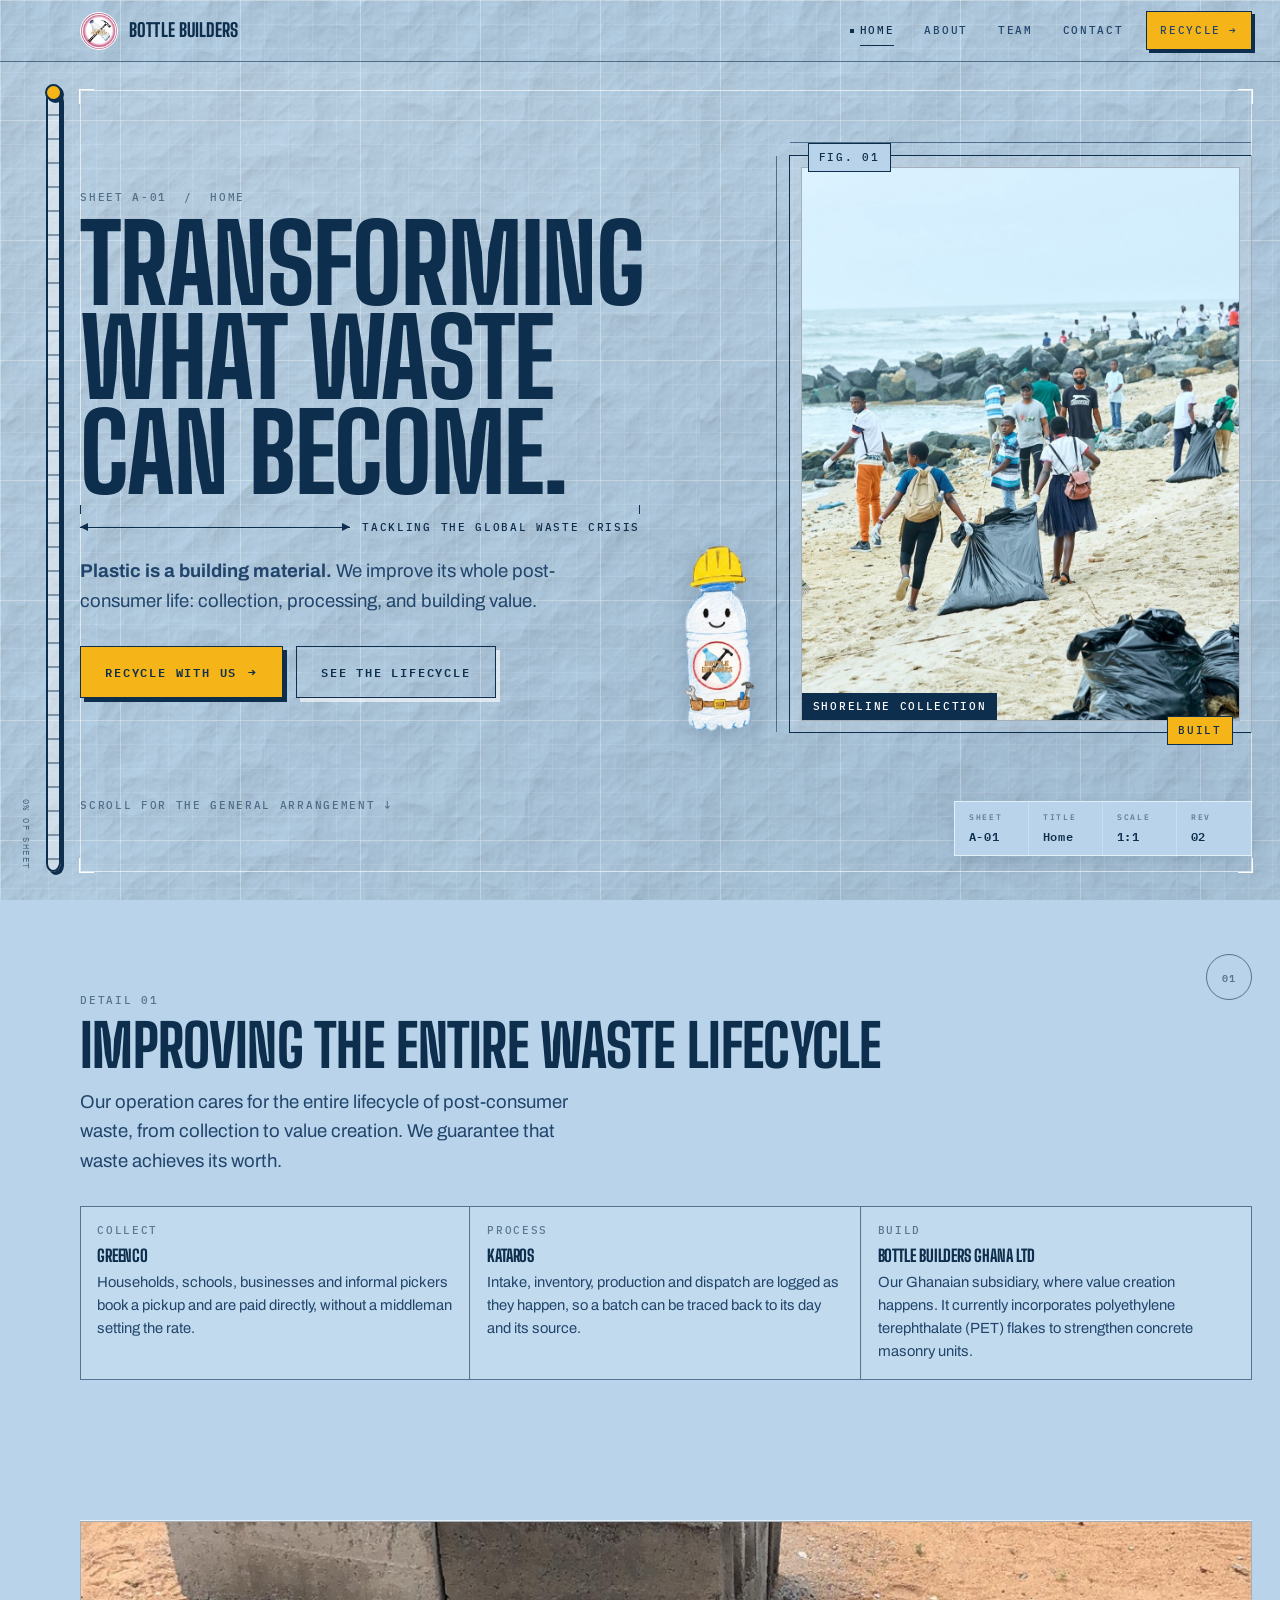
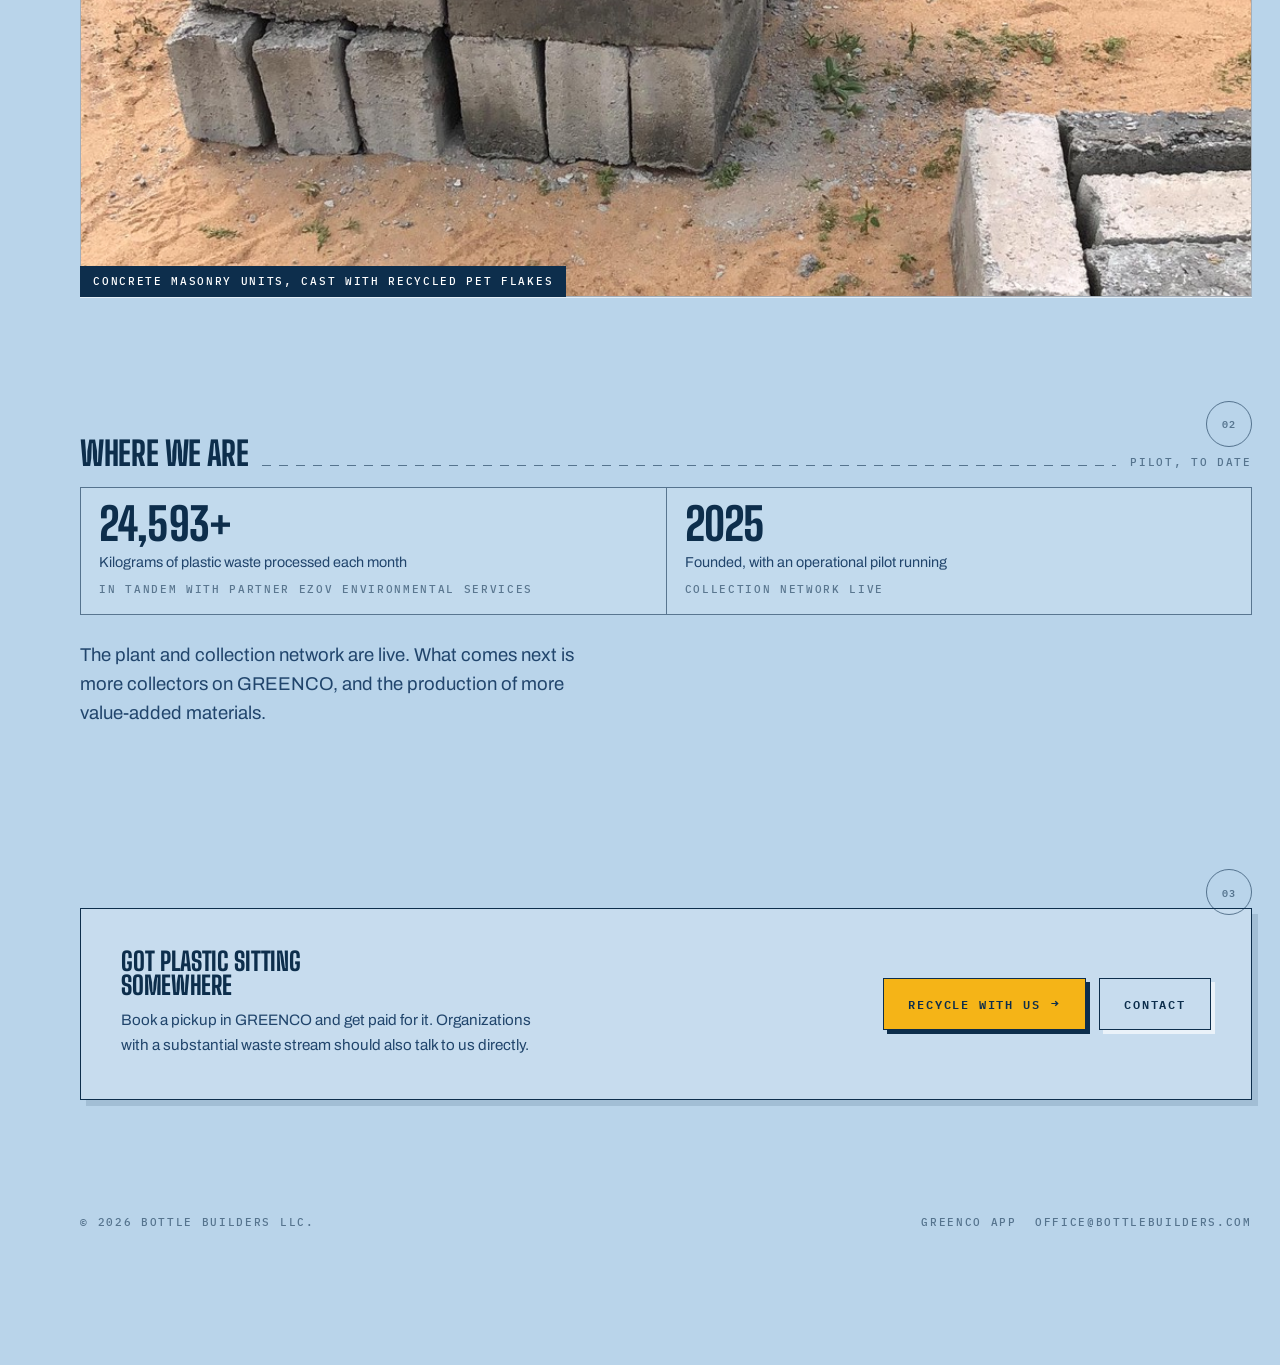
==== commit 4cc25a22: "Put GREENCO back in the footer Removing it went further than asked. It returns ahead of the email ra" ====
--- a/index.html
+++ b/index.html
@@ -221,6 +221,7 @@
   <footer class="foot">
     <span class="anno">&copy; <span data-year>2026</span> Bottle Builders LLC.</span>
     <span class="foot-links anno">
+      <a href="https://greenco1.web.app/" target="_blank" rel="noopener">GREENCO app</a>
       <a href="mailto:office@bottlebuilders.com">office@bottlebuilders.com</a>
     </span>
   </footer>
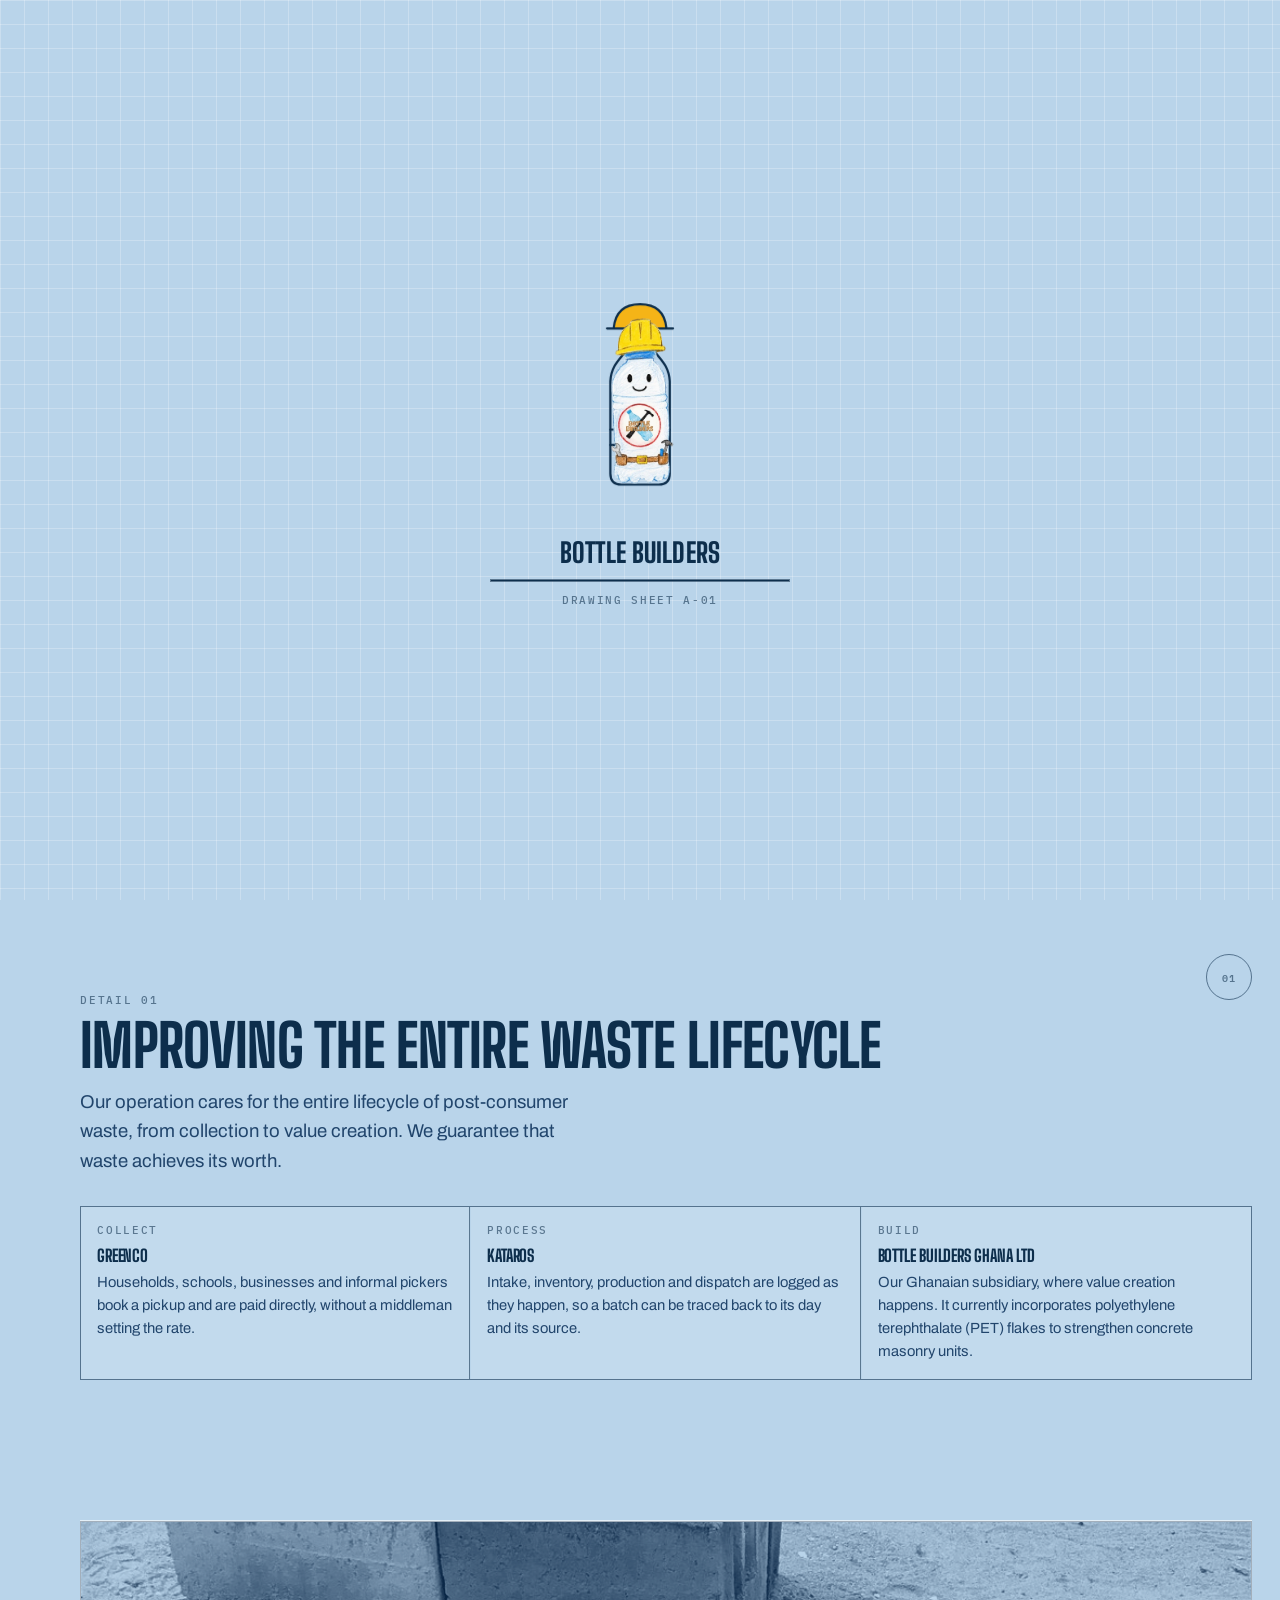
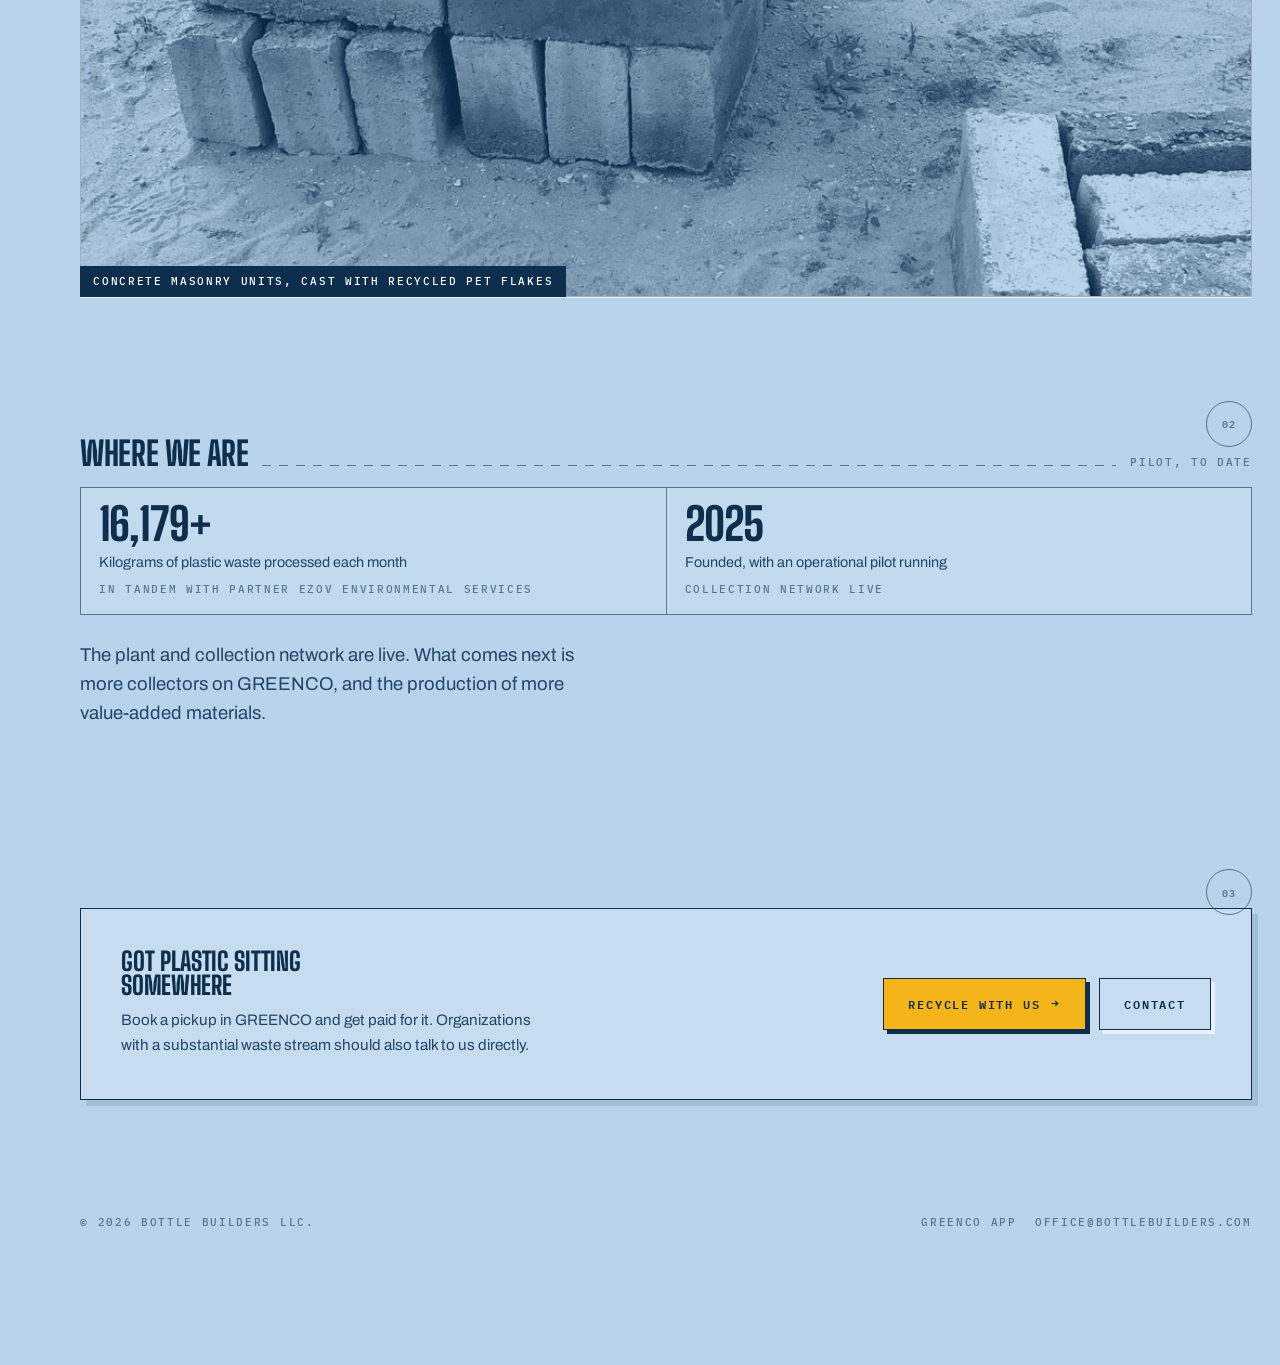
==== commit 875d1512: "Write a real meta description for each sheet All five pages shared one description, which was fine f" ====
--- a/index.html
+++ b/index.html
@@ -3,7 +3,7 @@
 <head>
 <meta charset="UTF-8">
 <meta name="viewport" content="width=device-width, initial-scale=1">
-<meta name="description" content="Improving the entire lifecycle of post-consumer waste from collection to valorization">
+<meta name="description" content="Bottle Builders turns collected plastic into concrete masonry units, running the whole loop from pickup to finished block.">
 <link rel="canonical" href="https://www.bottlebuilders.com/">
 
 <!-- Link preview. og:image must be an absolute URL or previews render blank. -->
--- a/css/blueprint.css
+++ b/css/blueprint.css
@@ -349,7 +349,10 @@
   bottom: var(--margin);
   z-index: 30;
   display: grid;
-  grid-template-columns: repeat(4, minmax(74px, auto));
+  grid-template-columns: repeat(4, minmax(0, auto));
+  /* Never wider than the sheet. Fixed to the corner, so overflow here leaves
+     the viewport instead of pushing anything. */
+  max-width: calc(100vw - (var(--margin) * 2));
   /* Fully opaque. A translucent panel lets copy show through it, which reads
      as two pieces of text sitting on top of each other. */
   background: var(--sheet);
@@ -365,7 +368,7 @@
 }
 .titleblock div:last-child { border-right: 0; }
 .titleblock dt { margin: 0 0 3px; font-size: 0.53rem; letter-spacing: 0.2em; color: var(--ink-faint); }
-.titleblock dd { margin: 0; font-family: var(--mono); font-size: 0.76rem; font-weight: 600; letter-spacing: 0.05em; }
+.titleblock dd { margin: 0; font-family: var(--mono); font-size: 0.76rem; font-weight: 600; letter-spacing: 0.05em; overflow-wrap: anywhere; }
 
 /* --- 6. Drafting primitives --------------------------------------------- */
 
@@ -406,7 +409,18 @@
 }
 .dim-line::before { left: 0;  border-right: 8px solid var(--ink); }
 .dim-line::after  { right: 0; border-left:  8px solid var(--ink); }
-.dim-label { flex: none; }
+/* The label may shrink and wrap. It used to be flex: none, which told it never
+   to give ground, so a long label pushed straight past the edge of the sheet
+   and off the viewport. That is invisible at the sizes we set, and obvious the
+   moment a visitor raises the browser's minimum font size, which clamps
+   computed type without changing the viewport. min-width:0 is the part that
+   actually does the work: a flex item defaults to min-width:auto and will not
+   shrink below its content no matter what flex-shrink says. */
+.dim-label {
+  flex: 0 1 auto;
+  min-width: 0;
+  overflow-wrap: anywhere;
+}
 
 /* Leader line with a circled callout, used to point at things. */
 .callout {
@@ -535,6 +549,11 @@
   background: var(--hardhat);
   color: var(--ink);
   box-shadow: 4px 4px 0 var(--ink);
+  /* The label and its arrow are flex items, so without this they stay on one
+     line at any size and set a floor the column cannot shrink below. Never
+     triggers at the sizes we set; it only matters once the type floor is
+     raised past what a phone can fit. */
+  flex-wrap: wrap;
   transition: transform 0.16s var(--ease), box-shadow 0.16s var(--ease);
   cursor: pointer;
 }
@@ -841,7 +860,11 @@
 }
 .foot a { text-decoration: none; }
 .foot a:hover { color: var(--ink); text-decoration: underline; text-underline-offset: 3px; }
-.foot-links { display: flex; flex-wrap: wrap; gap: 18px; }
+.foot-links { display: flex; flex-wrap: wrap; gap: 18px; min-width: 0; }
+/* office@bottlebuilders.com is a single token with nowhere to break. At the
+   sizes we set it fits; raise the browser's minimum font size and it walks off
+   the page unless it is allowed to break mid-word. */
+.foot a { overflow-wrap: anywhere; }
 
 /* --- 15. Responsive ------------------------------------------------------ */
 
@@ -875,7 +898,10 @@
      the page, where a real drawing puts it. */
   .titleblock {
     position: static;
-    grid-template-columns: repeat(4, 1fr);
+    /* minmax(0, 1fr), not 1fr. A grid track defaults to a minimum of its
+       content, so plain 1fr refuses to shrink and the block walks off the
+       screen once the type grows. */
+    grid-template-columns: repeat(4, minmax(0, 1fr));
     margin: 0 var(--margin) var(--margin);
     border: var(--hair) solid var(--chalk-soft);
     background: rgba(255,255,255,0.2);
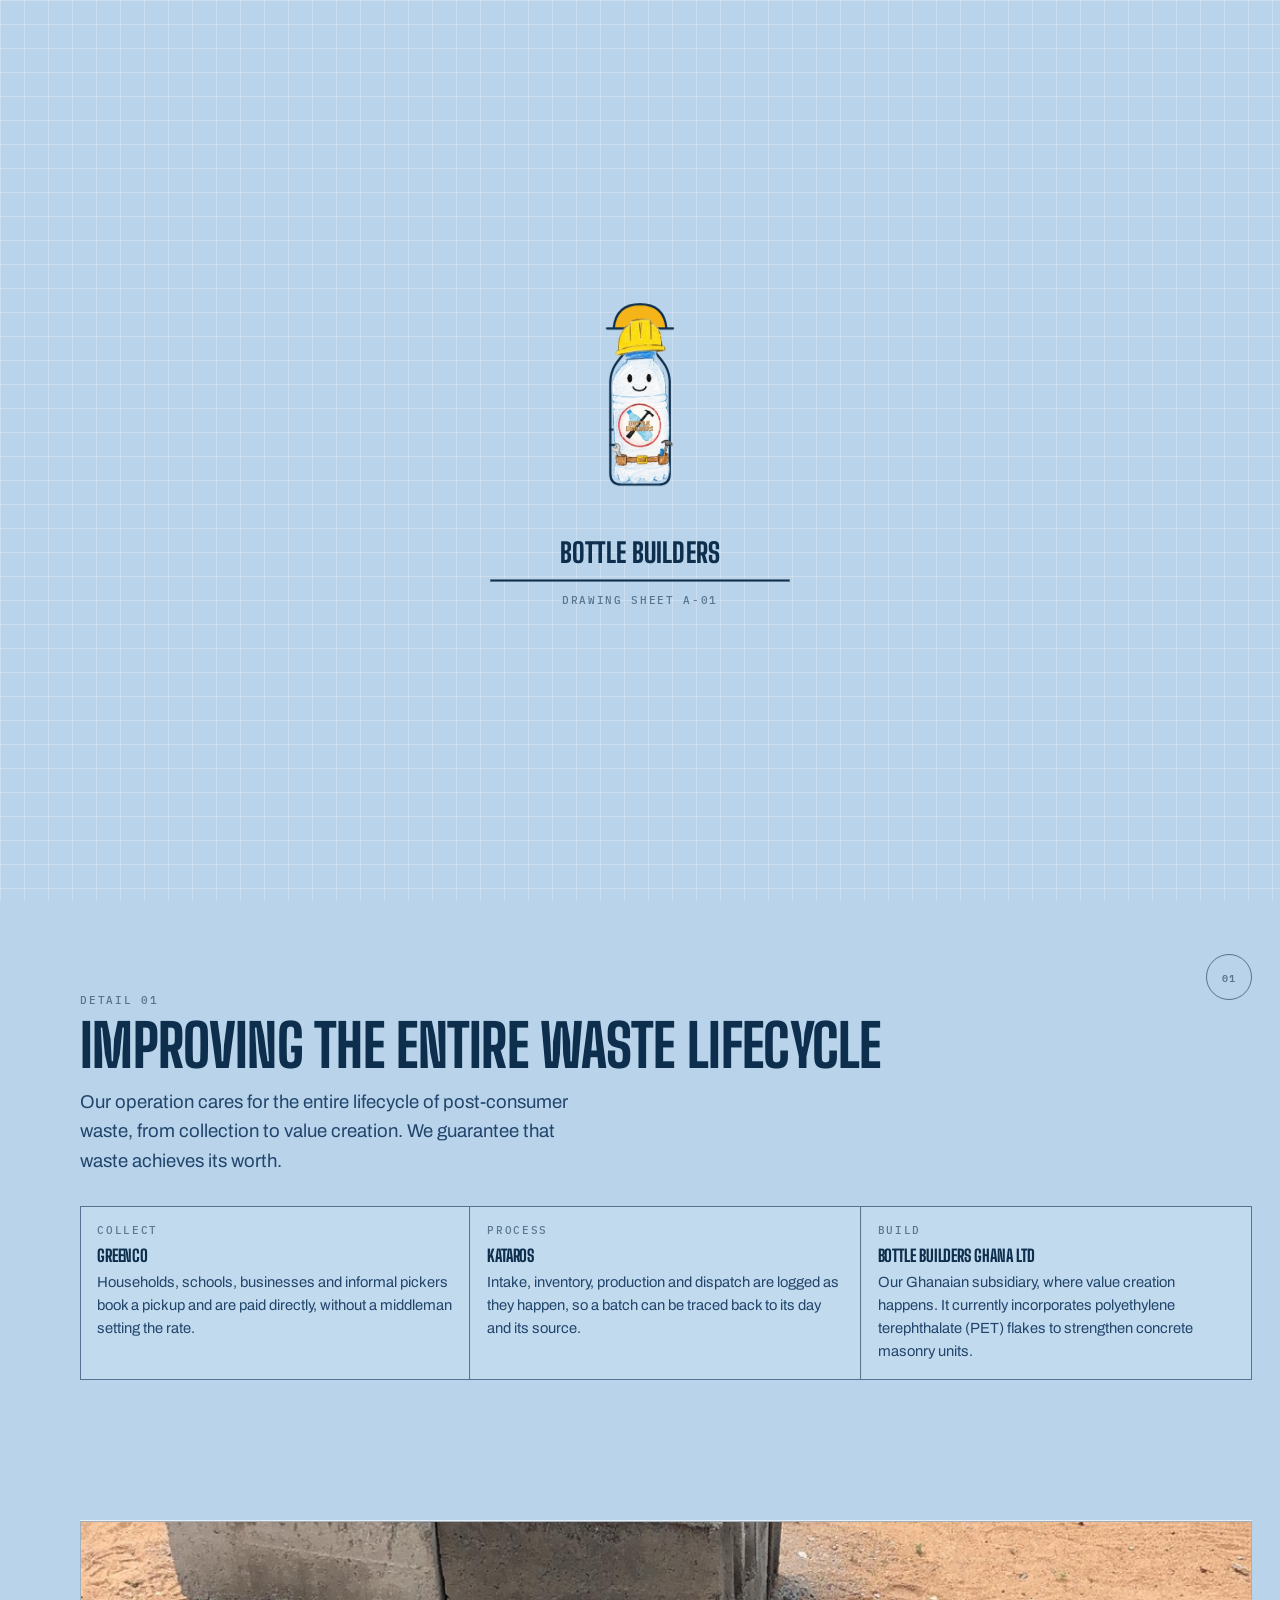
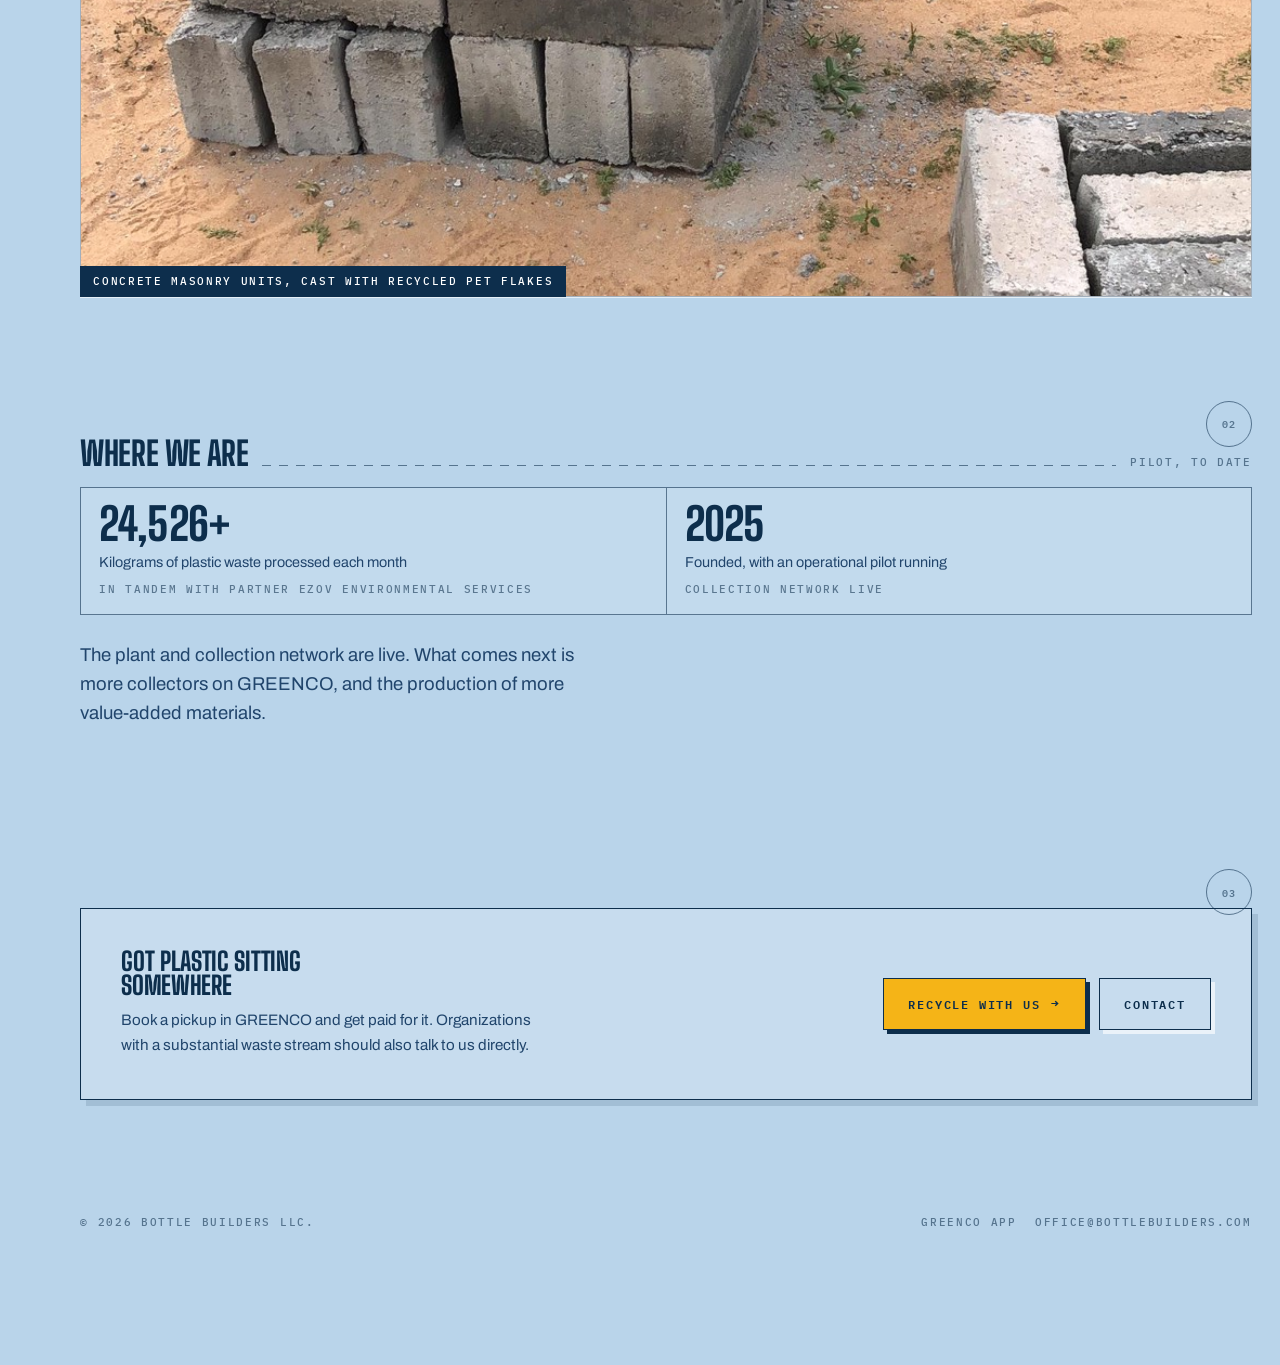
==== commit 498e7619: "Replace the drafted meta descriptions with the user's own wording Same five fields, rewritten by the" ====
--- a/index.html
+++ b/index.html
@@ -3,7 +3,7 @@
 <head>
 <meta charset="UTF-8">
 <meta name="viewport" content="width=device-width, initial-scale=1">
-<meta name="description" content="Bottle Builders turns collected plastic into concrete masonry units, running the whole loop from pickup to finished block.">
+<meta name="description" content="Bottle Builders is dedicated to improving the entire post-consumer lifecycle of plastic waste to better the environmental health of our planet.">
 <link rel="canonical" href="https://www.bottlebuilders.com/">
 
 <!-- Link preview. og:image must be an absolute URL or previews render blank. -->
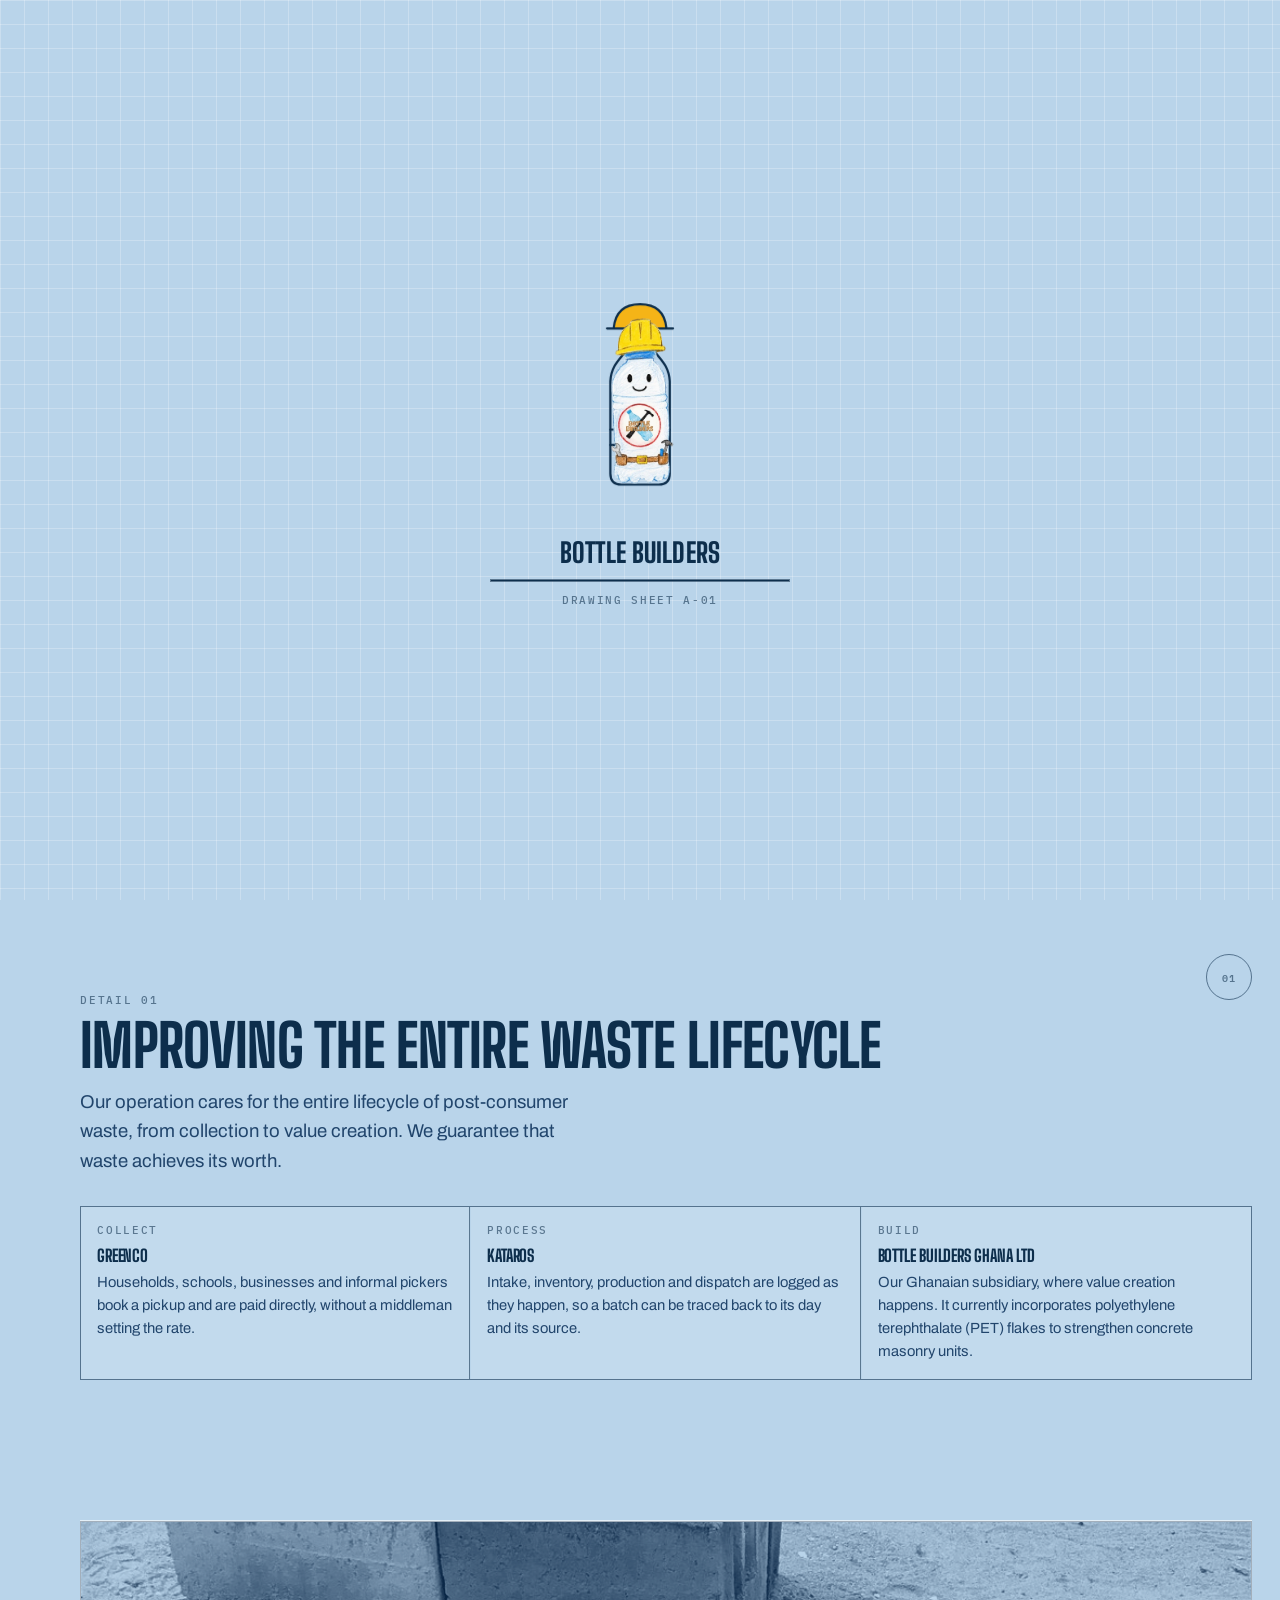
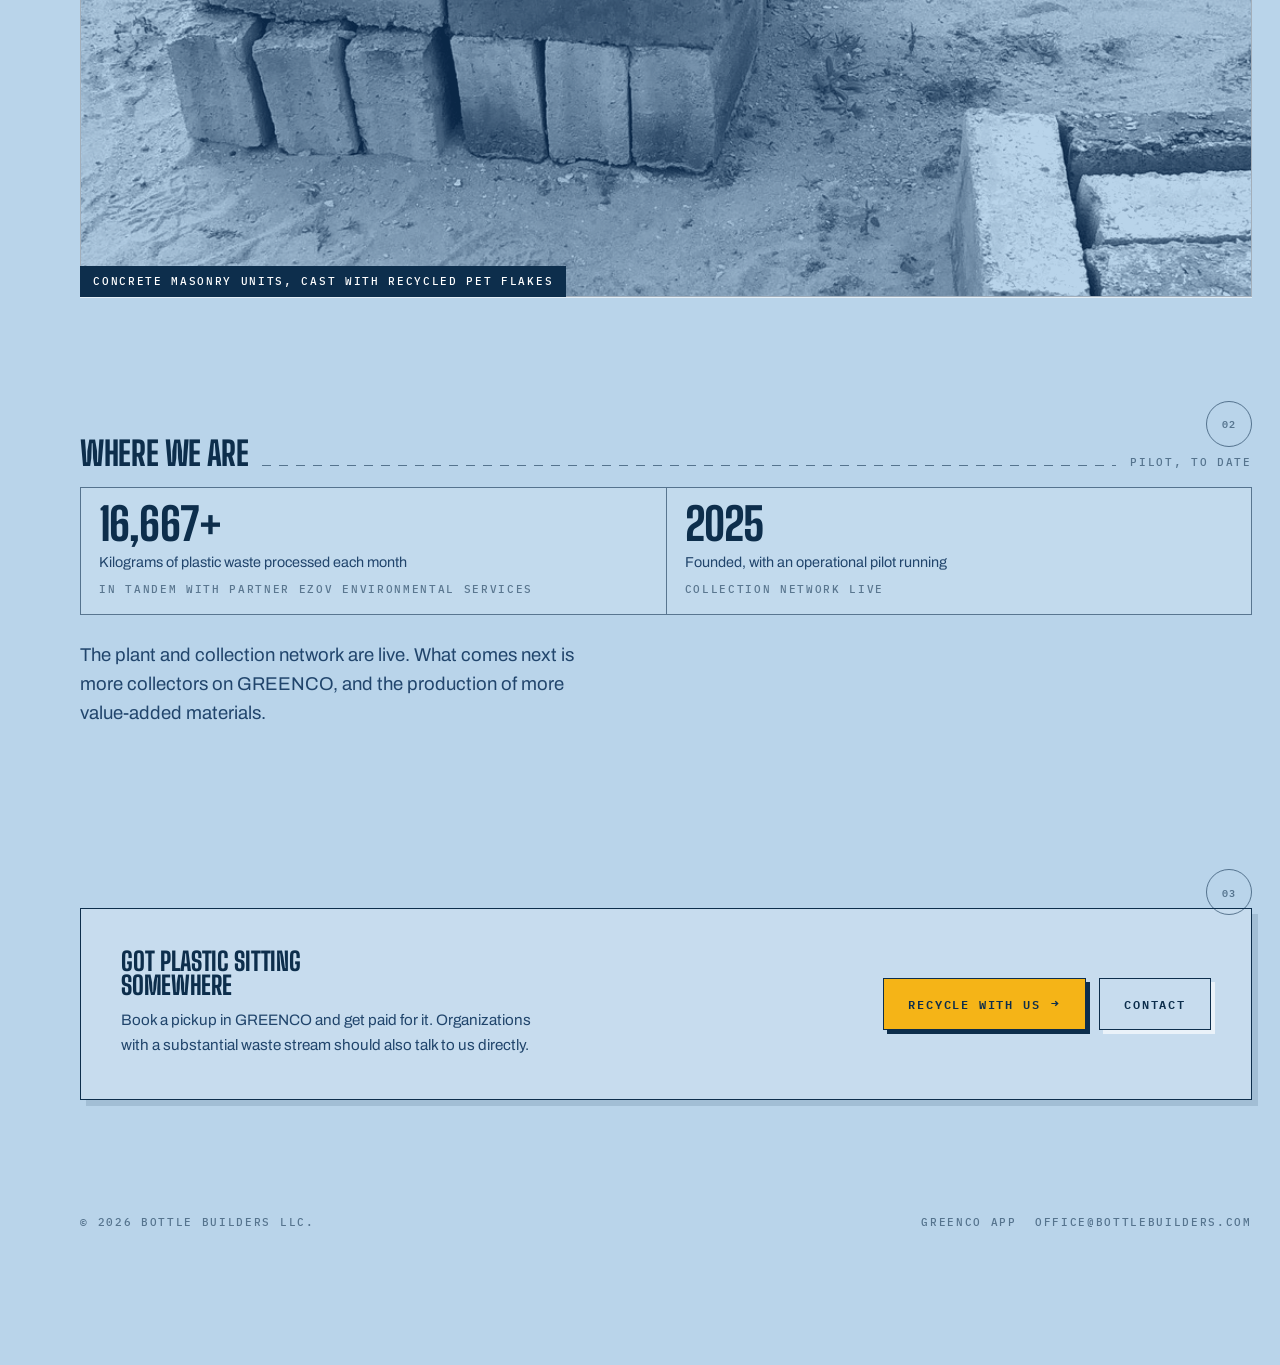
==== commit ceefafab: "Fix the mobile mascot collision and give EZOV its own mark Below 760px .hero-mascot moves to left: -" ====
--- a/index.html
+++ b/index.html
@@ -109,7 +109,6 @@
           <span class="elevation-tag anno anno-ink tl">Fig. 01</span>
           <div class="plate" data-autobuild>
             <img src="assets/photos/hero-community.jpg" alt="Bottle Builders collection team clearing plastic waste from a shoreline" width="1200" height="1500">
-            <span class="plate-cap anno">Shoreline collection</span>
           </div>
           <span class="elevation-tag anno anno-ink br">Built</span>
         </div>
--- a/css/components.css
+++ b/css/components.css
@@ -267,6 +267,20 @@
   margin-top: 26px;
   border: var(--hair) dashed var(--ink-faint);
   background: rgba(255,255,255,0.13);
+}
+/* The partner's own mark, not the mascot: this box names who does the work
+   with us, so it carries their logo rather than our character. The source
+   file is a white square, so it gets a frame and a flat white backing rather
+   than the mascot's drop-shadow, which was tuned for a transparent character
+   silhouette and would just outline the square. */
+.partner-logo {
+  flex: none;
+  width: clamp(64px, 8vw, 88px);
+  height: clamp(64px, 8vw, 88px);
+  padding: 6px;
+  background: var(--chalk);
+  border: var(--hair) solid var(--ink-faint);
+  object-fit: contain;
 }
 .partner-body { flex: 1 1 320px; }
 .partner h4 { margin-bottom: 7px; }
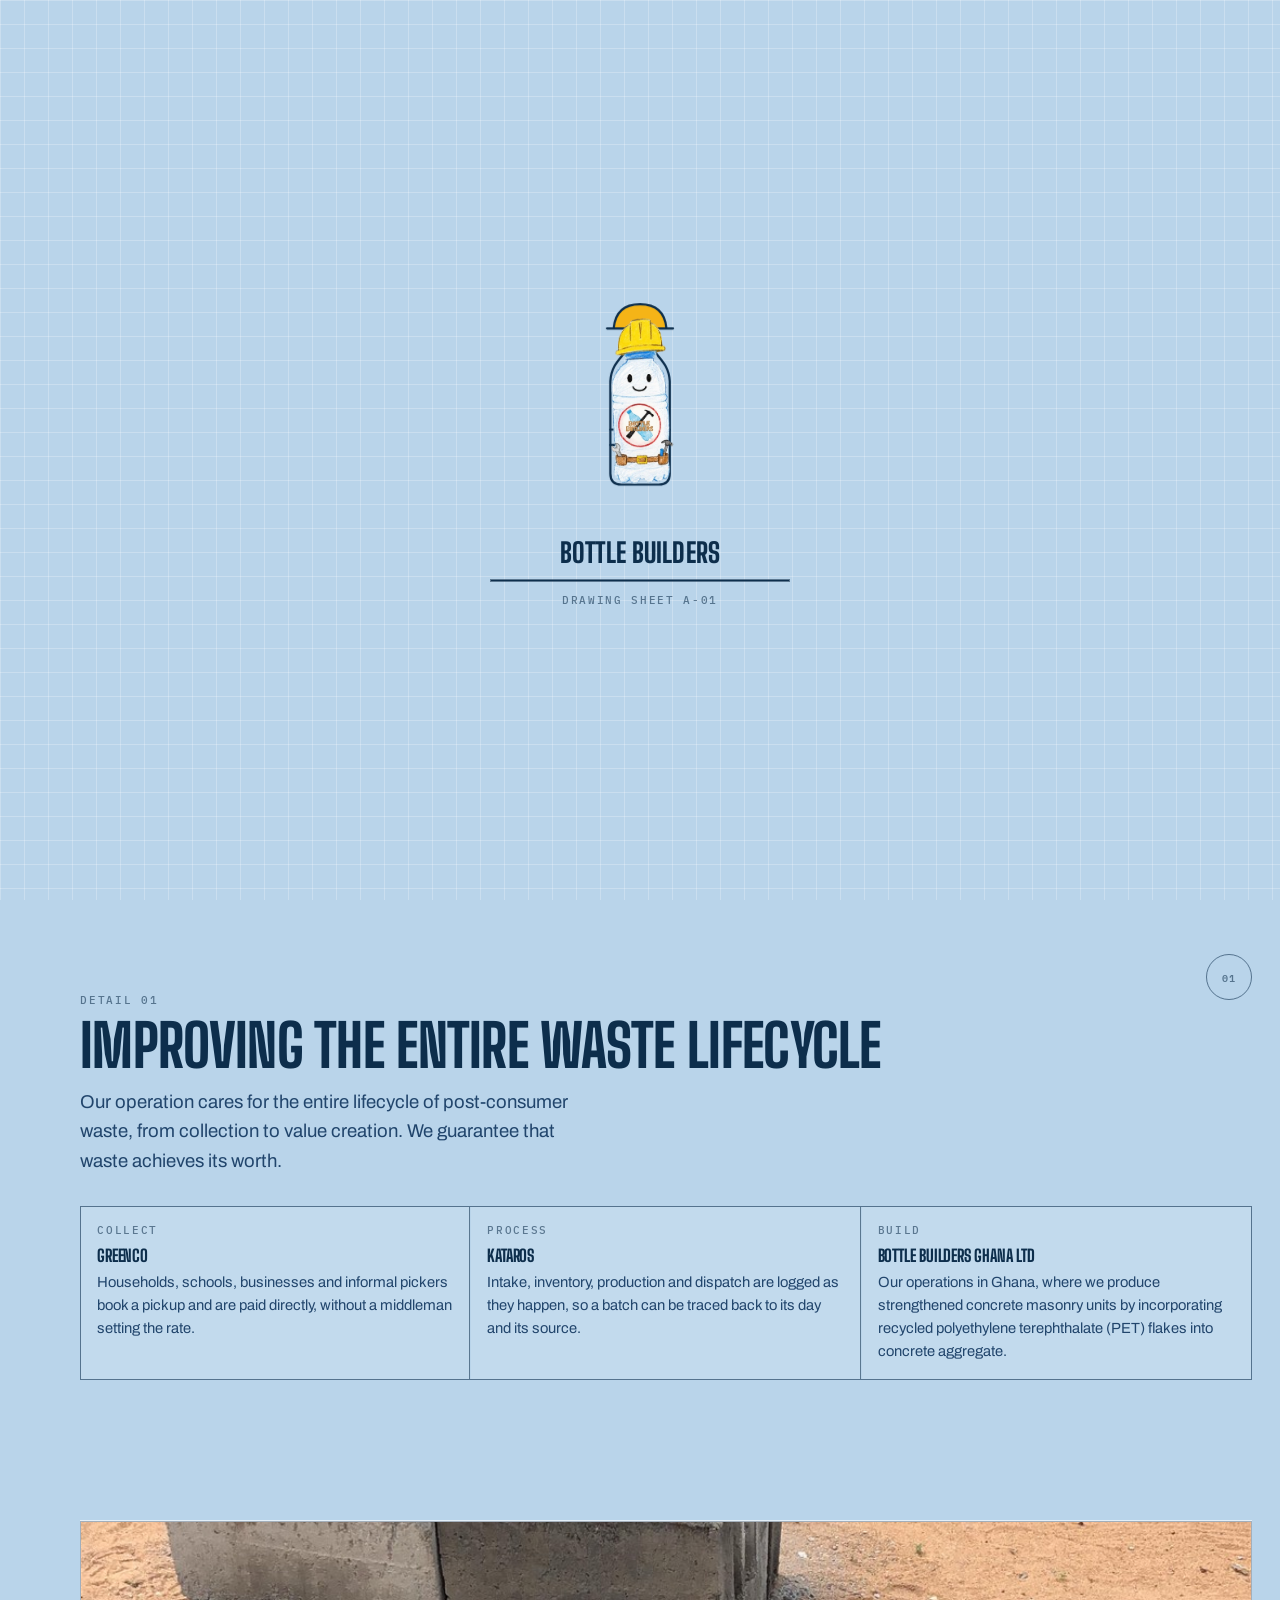
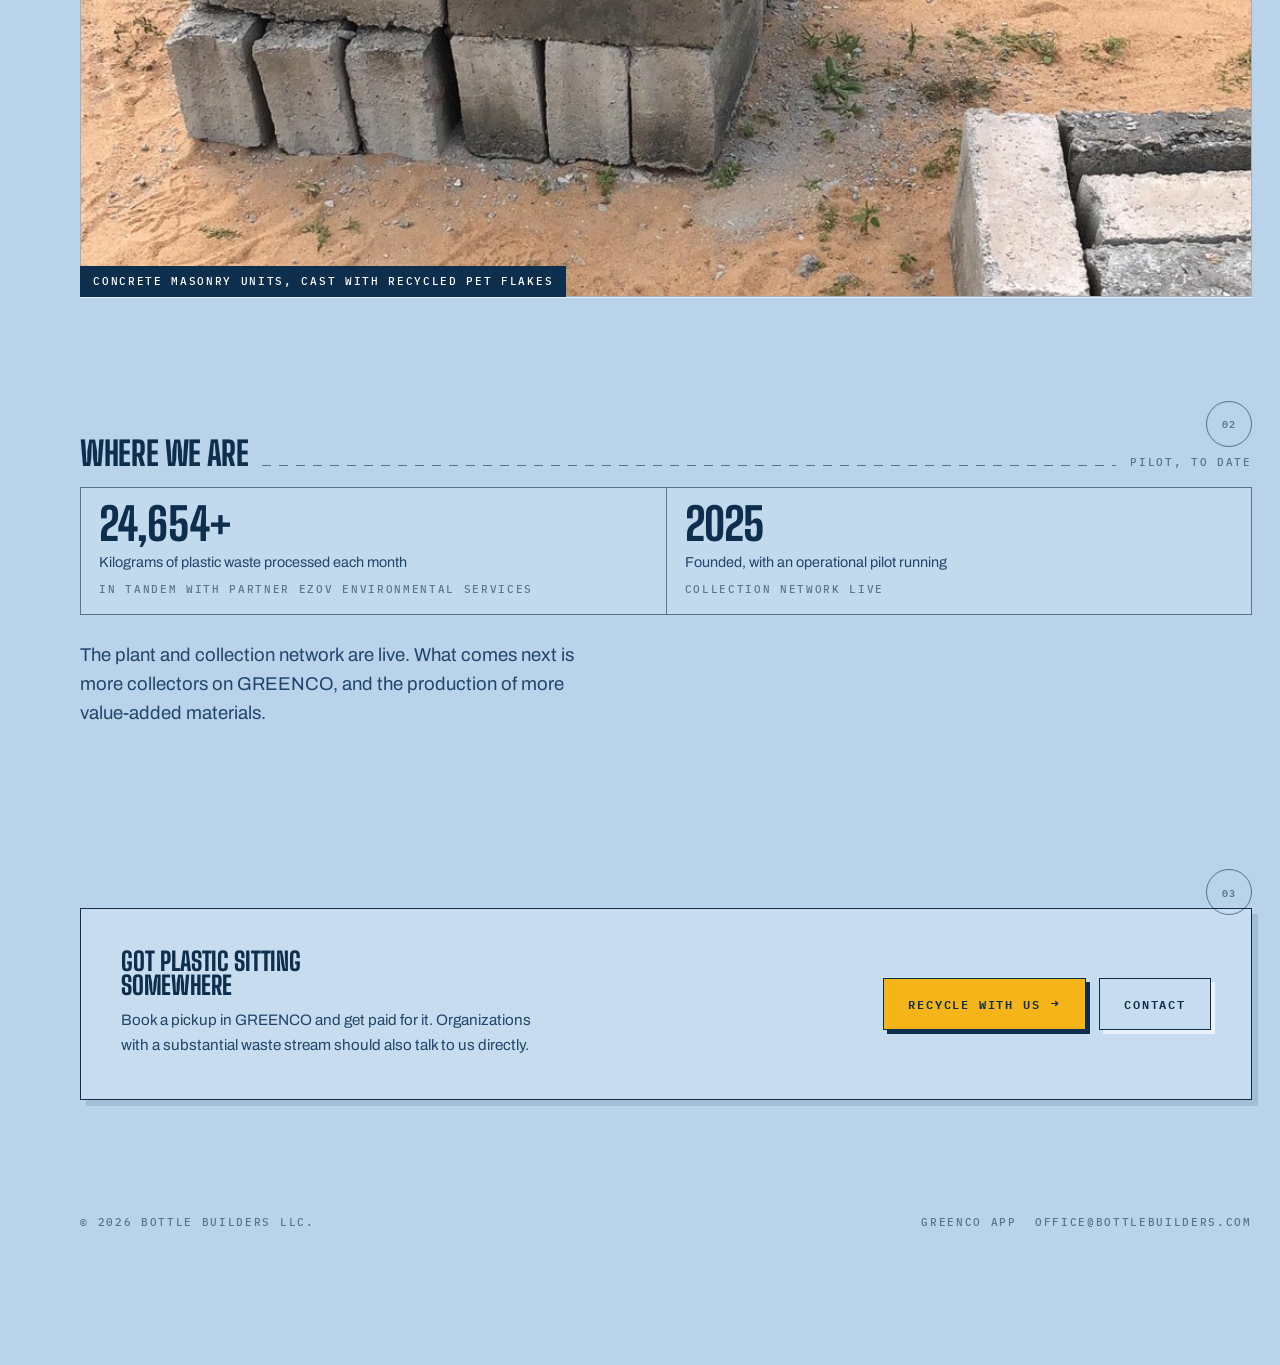
==== commit de325010: "Sheet A-01: state what the Ghana operation actually makes The Build box named the subsidiary and the" ====
--- a/index.html
+++ b/index.html
@@ -154,8 +154,9 @@
         <span class="anno">Build</span>
         <h4>Bottle Builders Ghana LTD</h4>
         <p>
-          Our Ghanaian subsidiary, where value creation happens. It currently incorporates
-          polyethylene terephthalate (PET) flakes to strengthen concrete masonry units.
+          Our operations in Ghana, where we produce strengthened concrete masonry units by
+          incorporating recycled polyethylene terephthalate (PET) flakes into concrete
+          aggregate.
         </p>
       </div>
     </div>
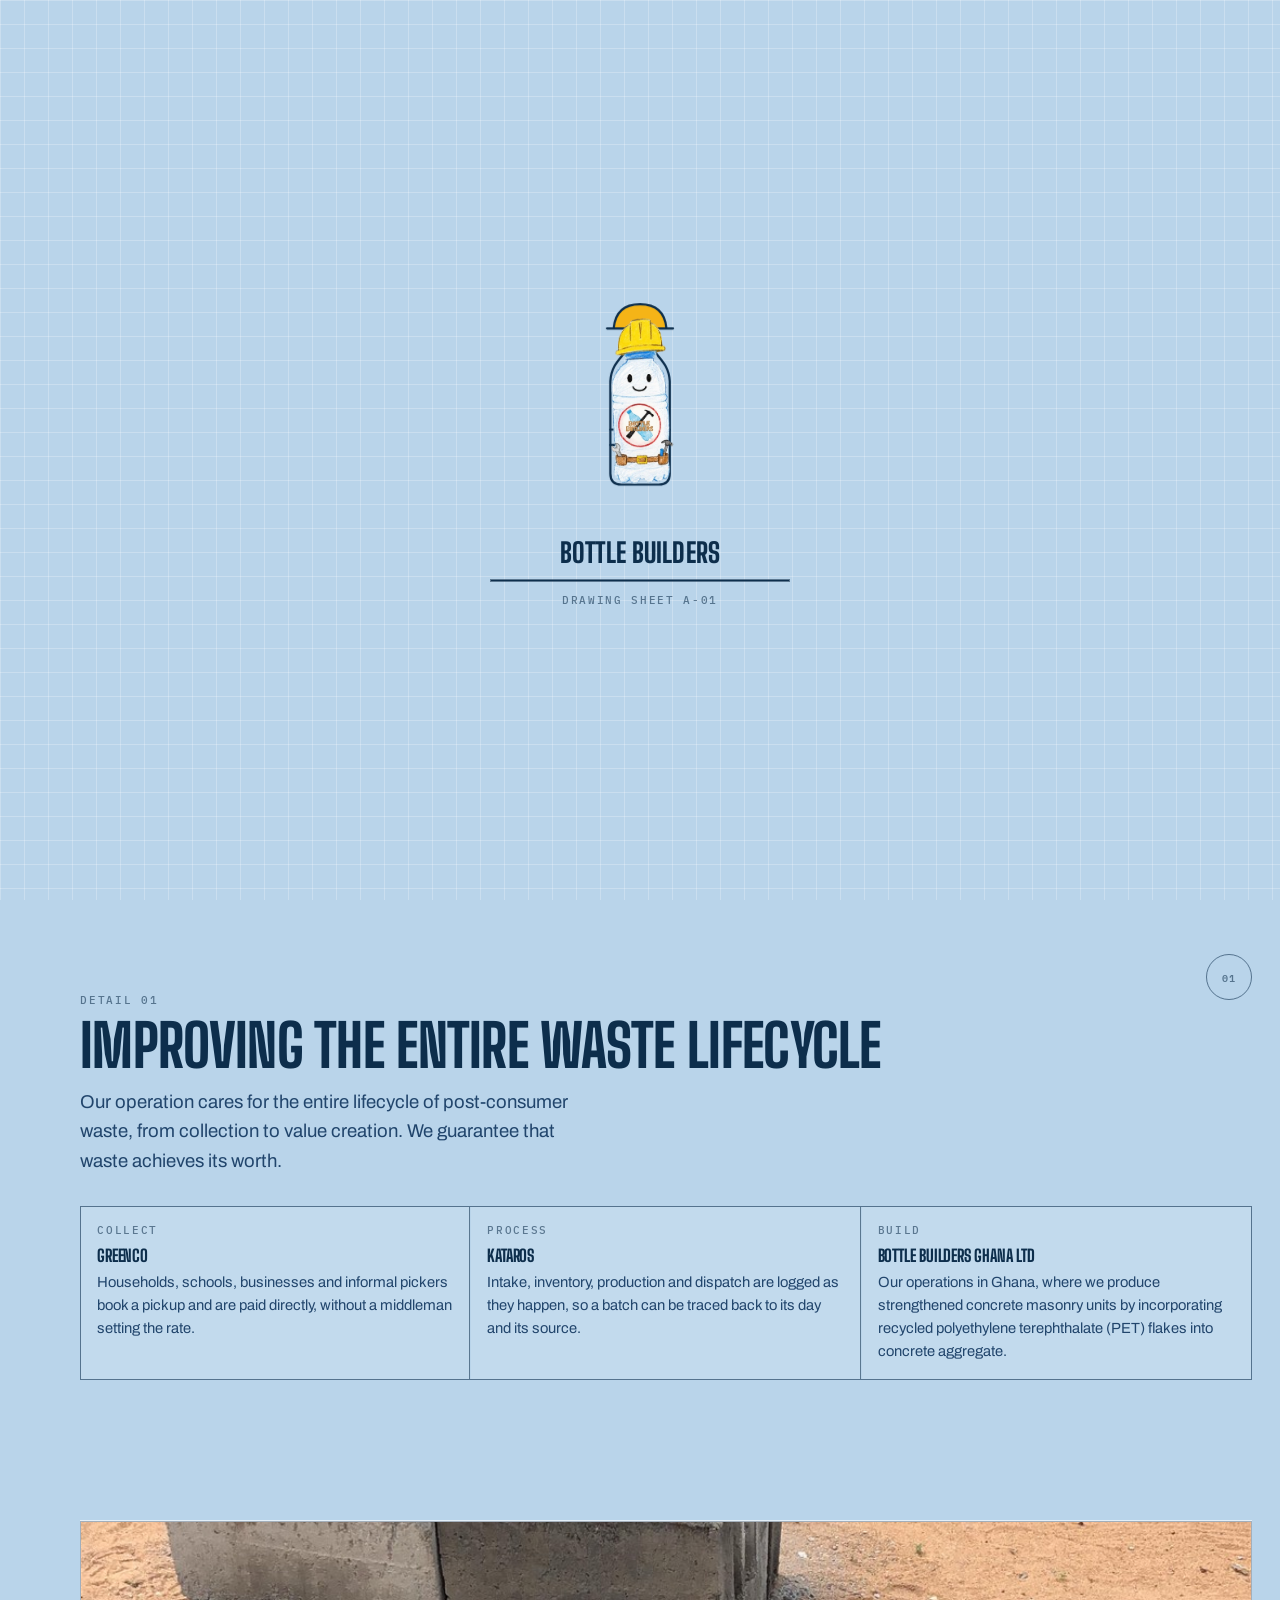
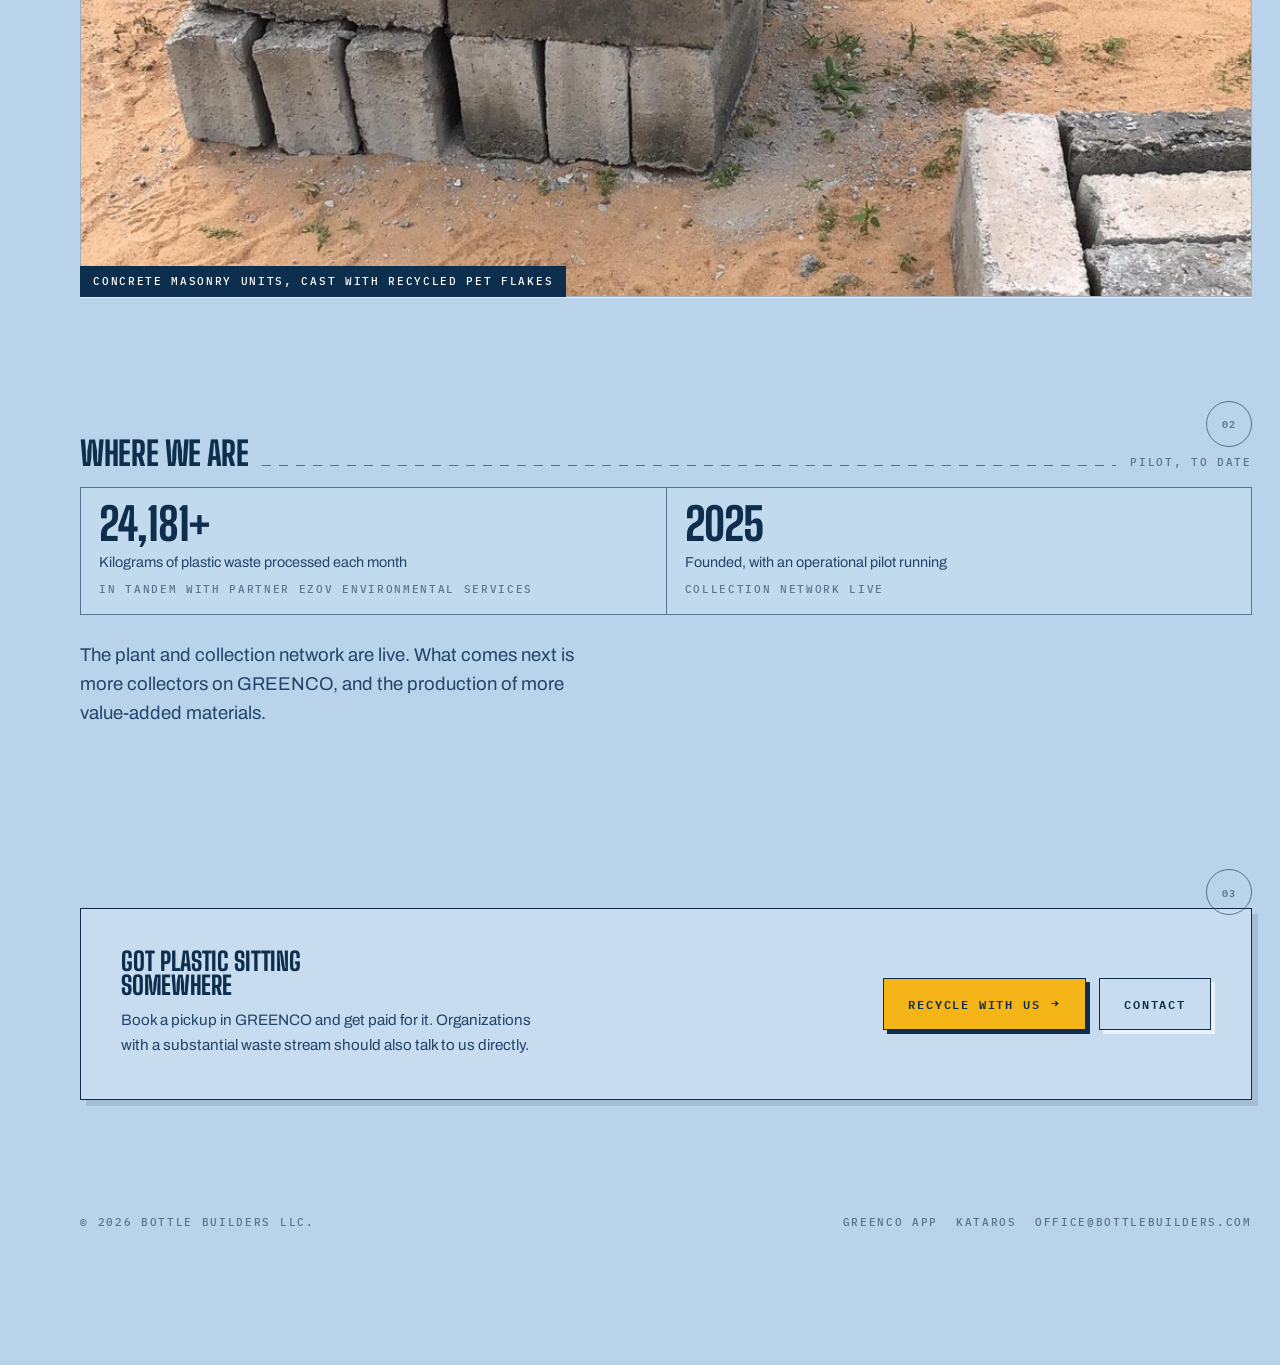
==== commit 7c0412b6: "Give KATAROS a link, and open the door to software buyers on Contact The footer named GREENCO as a l" ====
--- a/index.html
+++ b/index.html
@@ -222,6 +222,7 @@
     <span class="anno">&copy; <span data-year>2026</span> Bottle Builders LLC.</span>
     <span class="foot-links anno">
       <a href="https://greenco1.web.app/" target="_blank" rel="noopener">GREENCO app</a>
+      <a href="https://greenventory-83589.web.app/index.html" target="_blank" rel="noopener">KATAROS</a>
       <a href="mailto:office@bottlebuilders.com">office@bottlebuilders.com</a>
     </span>
   </footer>
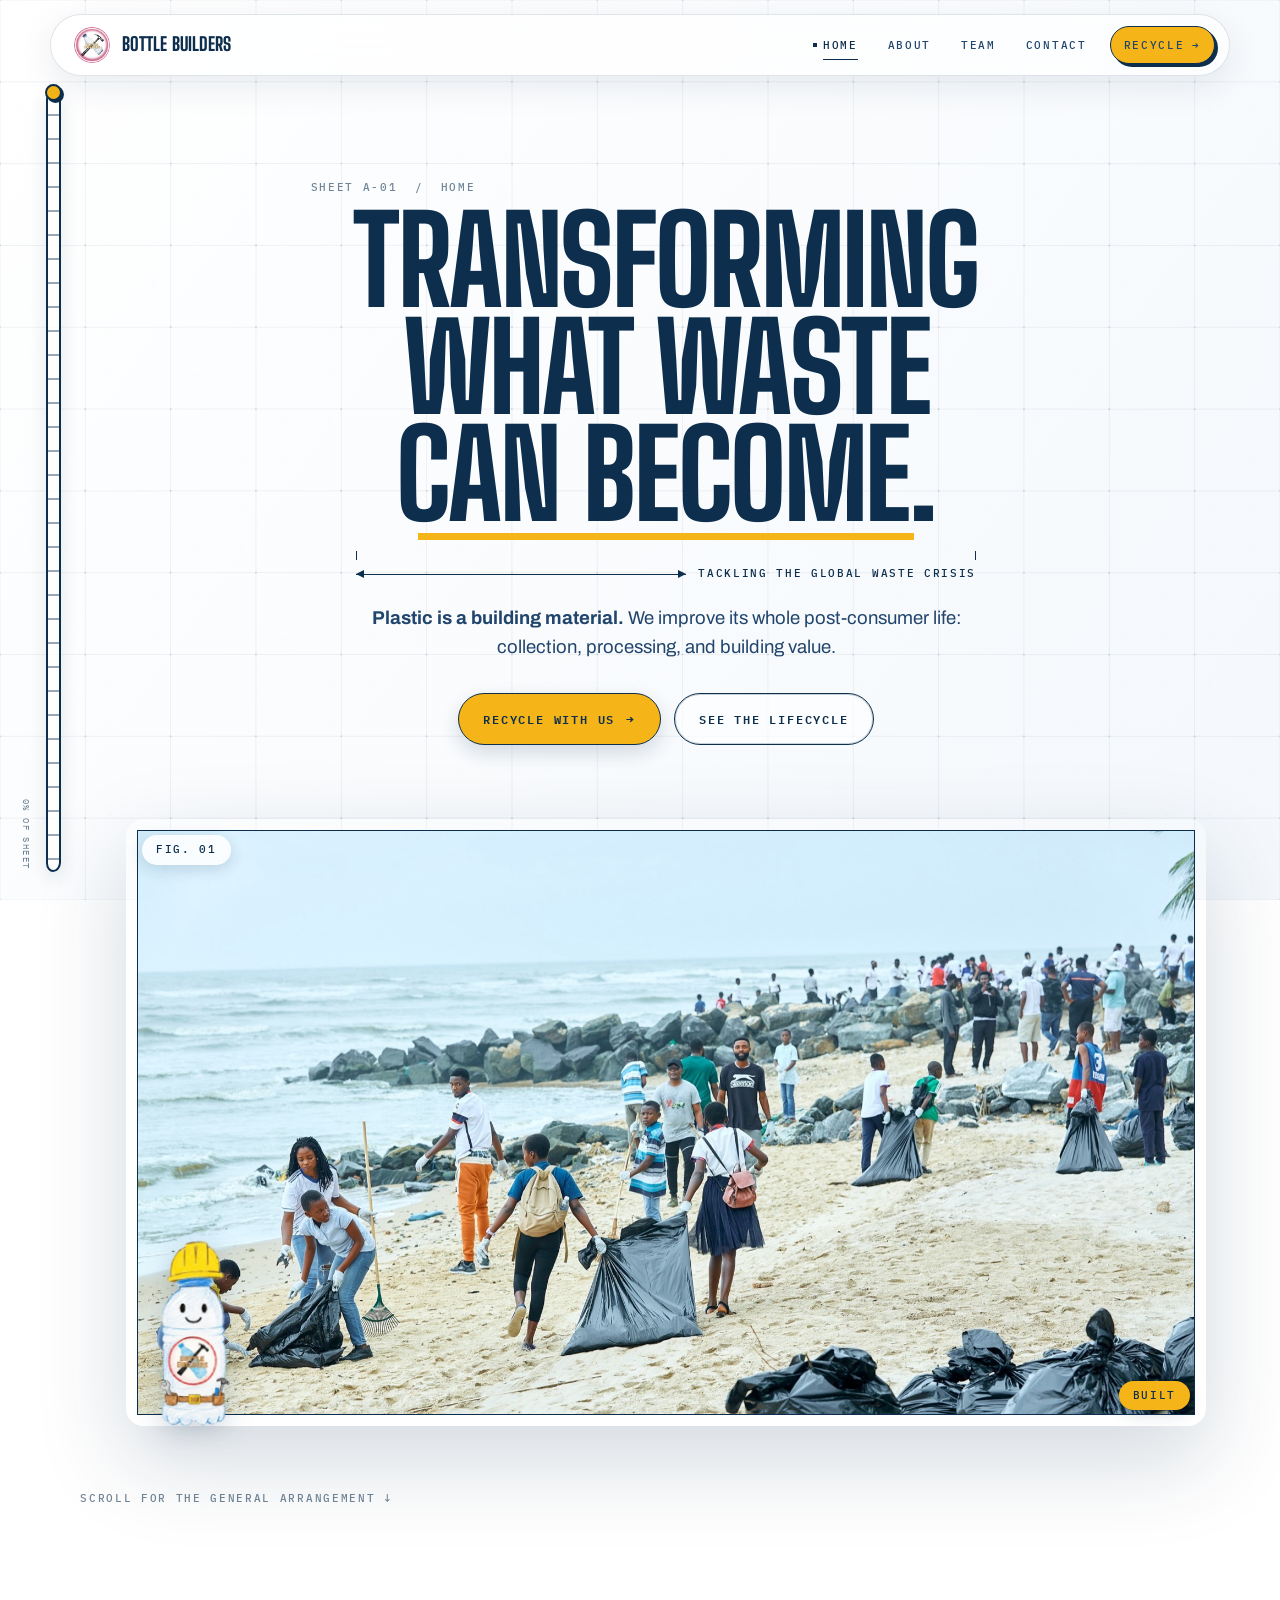
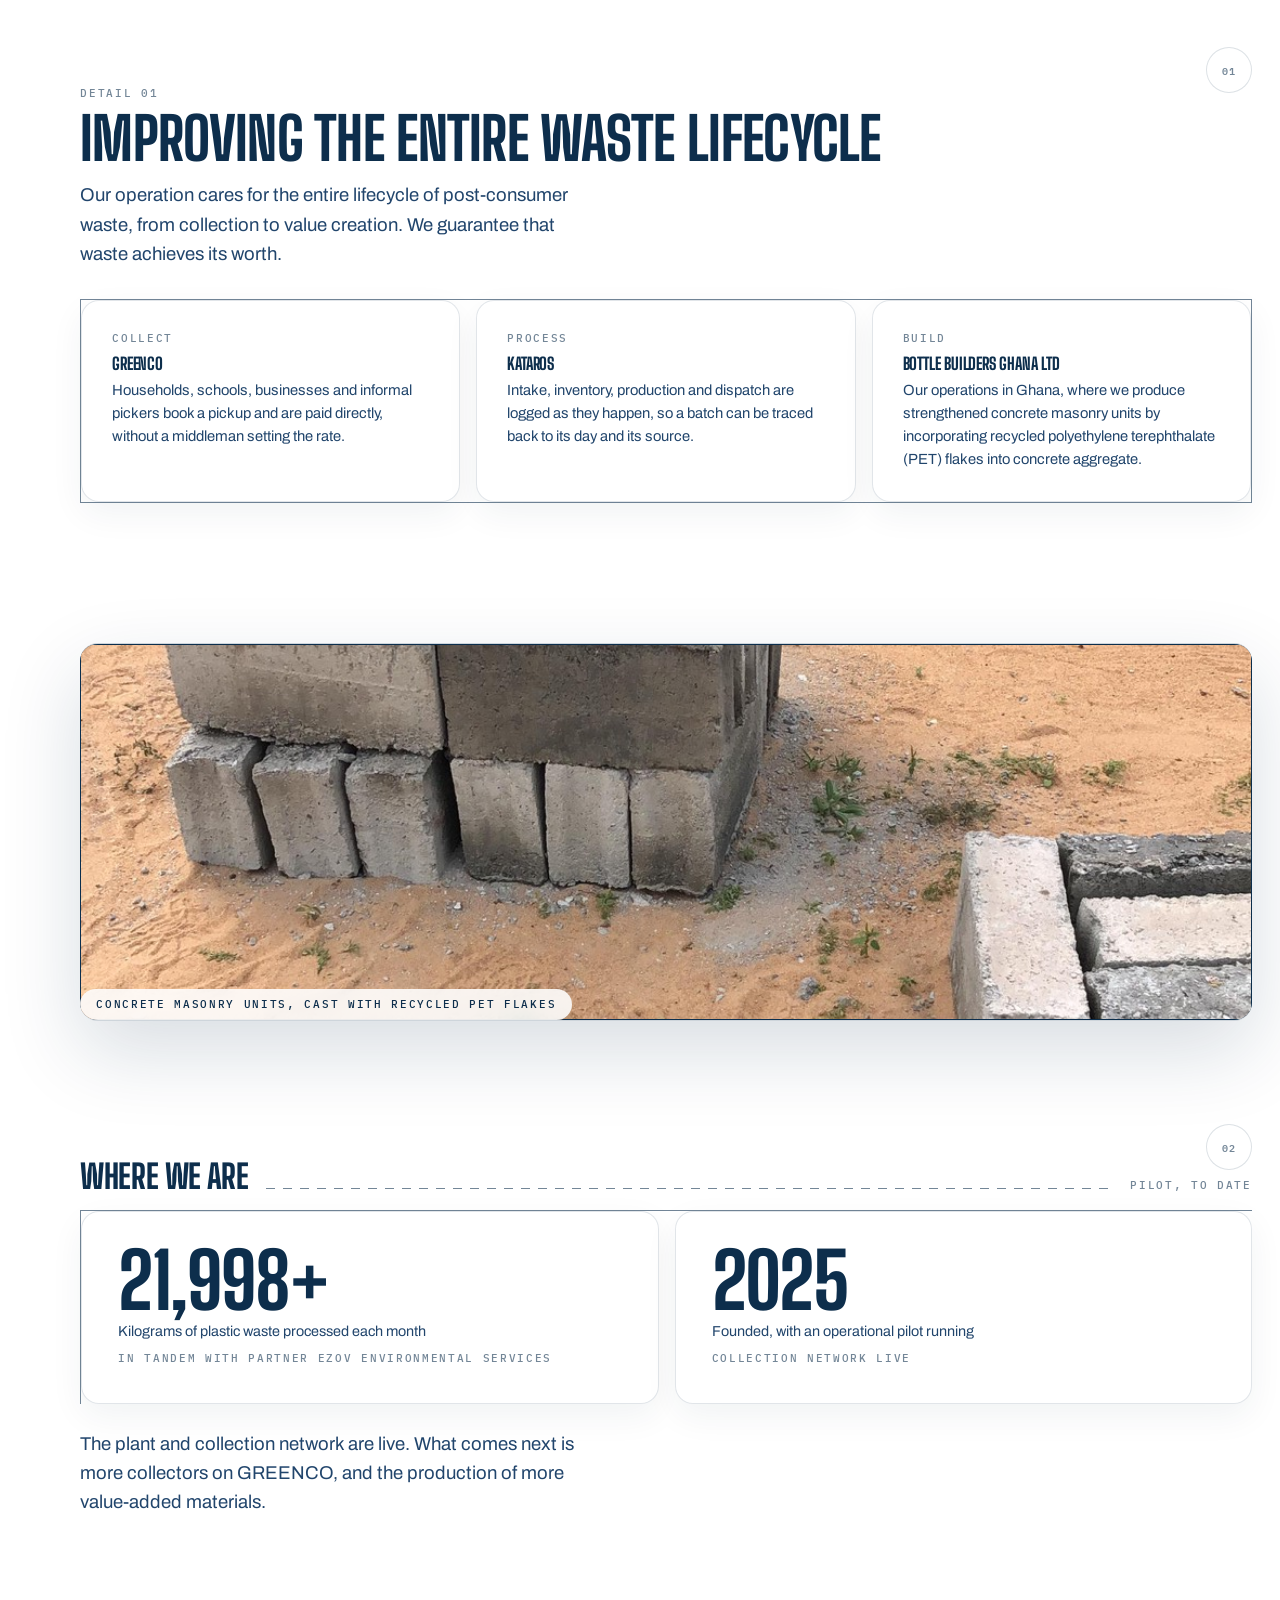
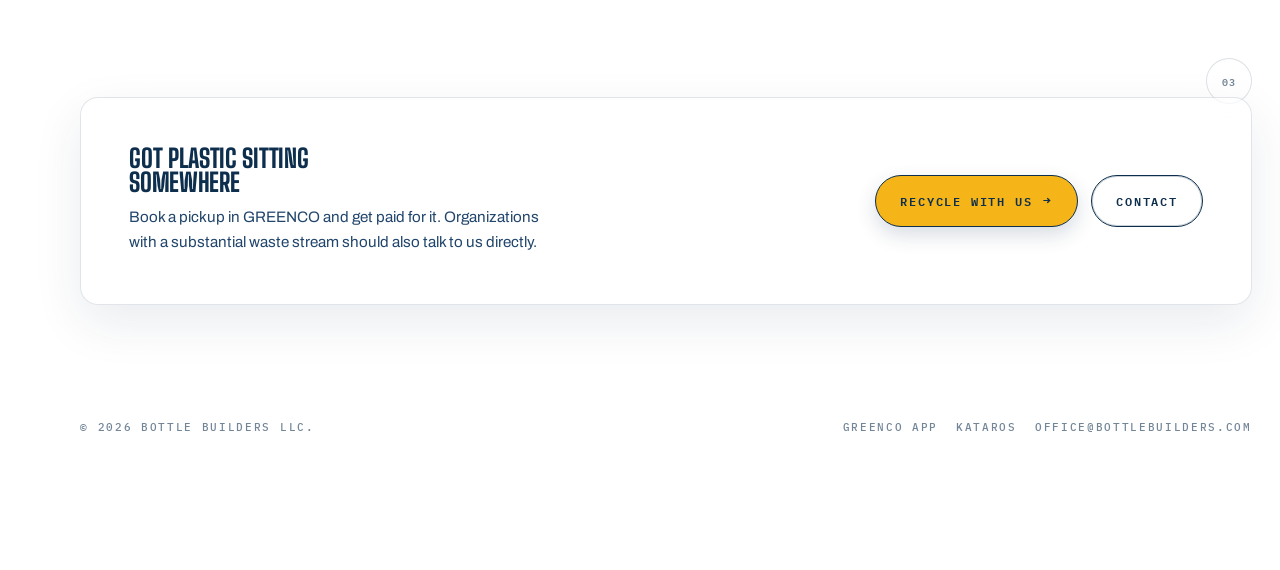
==== commit 9c9ee451: "Reprint the sheet on white paper over a live grid The cyanotype read well but sat still. Every sheet" ====
--- a/index.html
+++ b/index.html
@@ -29,8 +29,12 @@
 <link rel="stylesheet" href="css/blueprint.css">
 <link rel="stylesheet" href="css/components.css">
 <link rel="stylesheet" href="css/motion.css">
+<link rel="stylesheet" href="css/atelier.css">
 </head>
 <body>
+
+<!-- The paper: a live grid that leans away from the pointer. -->
+<canvas id="grid" aria-hidden="true"></canvas>
 
 <!-- Loading sheet: the drawing is made before the page is shown -->
 <div id="loader">
@@ -83,9 +87,9 @@
         <p class="anno anno-faint reveal">Sheet A-01 &nbsp;/&nbsp; Home</p>
 
         <h1 class="reveal" data-delay="60">
-          Transforming<br>
-          what waste<br>
-          can become.
+          <span class="ln"><i>Transforming</i></span>
+          <span class="ln"><i>what waste</i></span>
+          <span class="ln"><i class="hot">can become.</i></span>
         </h1>
 
         <div class="dim reveal" data-delay="180">
@@ -237,5 +241,7 @@
 </dl>
 
 <script src="js/site.js"></script>
+<script src="js/kinetic-grid.js"></script>
+<script src="js/atelier.js"></script>
 </body>
 </html>
--- a/css/atelier.css
+++ b/css/atelier.css
@@ -0,0 +1,437 @@
+/* ==========================================================================
+   ATELIER
+   The sheet, restaged as an editorial spread on white paper over a live grid.
+
+   Loaded LAST on every page, after motion.css. It is an override layer, not a
+   fork: blueprint.css and components.css still hold the system, and deleting
+   this one file plus its canvas returns the site to the blue sheet exactly as
+   it was. Nothing below duplicates a rule it could inherit.
+
+   The single largest lever is in section 1: the reproduction line was white on
+   blue paper, so on white paper it has to become ink or every border, fold
+   line and card division on the site disappears at once.
+   ========================================================================== */
+
+/* --- 1. Tokens ----------------------------------------------------------- */
+
+:root {
+  /* Reproduction line, re-inked. --chalk itself stays white: it is the text
+     colour inside the navy blocks (GREENCO card, band captions) and flipping
+     it would make those unreadable. */
+  --chalk-soft:  rgba(13, 46, 76, 0.20);
+  --chalk-faint: rgba(13, 46, 76, 0.09);
+
+  --sheet:       #ffffff;
+  --sheet-deep:  #e7f0f8;
+  --sheet-pale:  #f6fafd;
+
+  /* One radius, used everywhere or nowhere. Half of it for small chrome. */
+  --r:           18px;
+  --r-sm:        10px;
+  --glass:       rgba(255, 255, 255, 0.66);
+  --glass-line:  rgba(13, 46, 76, 0.12);
+  --lift:        0 12px 34px rgba(13, 46, 76, 0.06);
+  --lift-high:   0 26px 56px rgba(13, 46, 76, 0.13);
+}
+
+/* --- 2. The paper is the canvas ------------------------------------------ */
+
+body {
+  background: transparent;
+  background-image: none;
+}
+/* The paper tooth and the crumple were tuned to keep flat blue from reading as
+   a CSS fill. The canvas does that job now. */
+body::before { display: none; }
+
+#grid {
+  position: fixed;
+  inset: 0;
+  z-index: -1;
+  pointer-events: none;
+}
+
+/* --- 3. Chrome ----------------------------------------------------------- */
+
+/* The nav lifts off the top edge and becomes a floating pill. */
+.nav {
+  top: 14px;
+  left: 50%;
+  right: auto;
+  transform: translateX(-50%);
+  width: min(1180px, calc(100% - 2 * var(--margin)));
+  border-radius: 999px;
+  border: var(--hair) solid rgba(13, 46, 76, 0.13);
+  background: var(--glass);
+  backdrop-filter: blur(18px) saturate(1.3);
+  -webkit-backdrop-filter: blur(18px) saturate(1.3);
+  box-shadow: 0 10px 34px rgba(13, 46, 76, 0.09);
+  padding-left: 22px;
+  padding-right: 14px;
+}
+.nav-cta { border-radius: 999px; }
+
+/* The drawn sheet border and the corner crop marks come off. On blue paper
+   they framed the drawing; on white they fence in panels that are already
+   floating, and the page reads boxed. */
+.sheet { border: 0 !important; }
+.sheet::before, .sheet::after { display: none !important; }
+.regmarks { display: none; }
+
+.titleblock {
+  border-radius: var(--r);
+  border: var(--hair) solid rgba(13, 46, 76, 0.14);
+  background: var(--glass);
+  backdrop-filter: blur(16px);
+  -webkit-backdrop-filter: blur(16px);
+  box-shadow: 0 14px 40px rgba(13, 46, 76, 0.10);
+}
+
+/* The scroll scale keeps its drawn-rule shape but loses the hard offset
+   shadow, which was the one piece of chrome still reading as stamped ink. */
+.progress {
+  background: rgba(255, 255, 255, 0.72) !important;
+  box-shadow: 0 6px 18px rgba(13, 46, 76, 0.12) !important;
+}
+.progress i { background: rgba(13, 46, 76, 0.30) !important; }
+
+.section-mark {
+  border-radius: 50%;
+  background: var(--glass);
+  backdrop-filter: blur(10px);
+  -webkit-backdrop-filter: blur(10px);
+  border: var(--hair) solid rgba(13, 46, 76, 0.14);
+}
+
+/* --- 4. Buttons ---------------------------------------------------------- */
+
+.btn {
+  border-radius: 999px;
+  box-shadow: 0 8px 20px rgba(13, 46, 76, 0.16);
+}
+.btn:hover { box-shadow: 0 14px 30px rgba(13, 46, 76, 0.22); }
+.btn-ghost {
+  background: rgba(255, 255, 255, 0.6);
+  /* An inset ring, not an offset drop: a ghost button should read as an
+     outline rather than as a second raised object. */
+  box-shadow: inset 0 0 0 var(--hair) rgba(13, 46, 76, 0.22);
+}
+.btn-ghost:hover {
+  background: rgba(255, 255, 255, 0.92);
+  box-shadow: inset 0 0 0 var(--hair) rgba(13, 46, 76, 0.34);
+}
+
+/* --- 5. Hero: centred editorial spread ----------------------------------- */
+
+/* Sheets A-01 to A-04 share .hero. A-05 uses .recycle and keeps its two
+   column layout, because the GREENCO card is the second column. */
+.hero {
+  display: block;
+  text-align: center;
+  padding-top: clamp(20px, 5vw, 70px);
+}
+.hero-copy { max-width: 980px; margin: 0 auto; }
+.hero h1 { font-size: clamp(3rem, 9.5vw, 9.4rem); letter-spacing: -0.02em; }
+.hero .hero-copy > h2 { font-size: clamp(2.4rem, 6.6vw, 5.6rem); letter-spacing: -0.02em; }
+.hero .lede { margin-left: auto; margin-right: auto; max-width: 56ch; }
+
+/* Annotations are mono, widely letter spaced and full of tokens with no
+   natural break point, so they are the first thing to walk off the sheet when
+   a visitor raises the browser's minimum font size. Centring the hero and
+   boxing the stat rack removed the slack they used to spread into.
+
+   anywhere, not break-word: only anywhere reduces an element's min content
+   width, which is what actually stops the overflow. break-word looks like it
+   works and does not. min-width: 0 is the load bearing half for the ones that
+   are flex items: a flex item defaults to min-width: auto and will not shrink
+   below its content whatever flex-shrink says. */
+.anno { overflow-wrap: anywhere; }
+.tier-head .anno, .stat-tag { min-width: 0; }
+.hero-actions { justify-content: center; }
+.hero .dim { justify-content: center; max-width: 620px; margin-inline: auto; }
+
+/* The elevation drops below the copy and runs wide, so the photograph reads
+   as a plate in a magazine rather than a thumbnail beside the paragraph. */
+.elevation {
+  margin: clamp(38px, 6vw, 74px) auto 0;
+  max-width: 1080px;
+}
+.elevation-frame {
+  aspect-ratio: 16 / 9;
+  border: 0;
+  border-radius: var(--r);
+  overflow: hidden;
+  box-shadow: 0 34px 90px rgba(13, 46, 76, 0.18);
+}
+/* The extension lines ran off a framed elevation. There is no frame now. */
+.elevation-frame::before, .elevation-frame::after { display: none; }
+/* Portrait source images in a 16:9 crop: bias up, where the subjects are. */
+.elevation-frame .plate img { object-position: center 38%; }
+
+/* Tags become chips laid onto the plate rather than tabs pinned outside it. */
+.elevation-tag {
+  border-radius: 999px;
+  padding: 7px 14px;
+  background: rgba(255, 255, 255, 0.86);
+  backdrop-filter: blur(8px);
+  -webkit-backdrop-filter: blur(8px);
+  border: 0;
+  box-shadow: 0 4px 16px rgba(13, 46, 76, 0.16);
+}
+.elevation-tag.tl { top: 16px; left: 16px; }
+.elevation-tag.br { bottom: 16px; right: 16px; background: var(--hardhat); }
+
+/* The plate caption sits inside the frame now, so it needs the same inset. */
+.elevation-frame .plate-cap { left: 16px; bottom: 16px; }
+/* ...which is where the Built chip lives on the other side. Push the caption
+   clear of it rather than letting the two meet in the middle. */
+.elevation-frame .plate-cap { max-width: min(46ch, 52%); }
+
+/* The mascot stands at the left corner of the wide plate. On the right it
+   stood on top of the Built chip. */
+.hero-mascot {
+  bottom: -20px;
+  left: clamp(-14px, 1vw, 10px);
+  right: auto;
+  margin-right: 0;
+  z-index: 3;
+}
+
+/* --- 6. Panels ----------------------------------------------------------- */
+
+/* Everything that was a hairline-divided grid on blue paper becomes a set of
+   separate floating cards. The 1px gap that drew the division is now space. */
+.process, .stats, .roster, .pillars, .enquiry-grid { gap: 16px; }
+.process { background: none; }
+
+.process-step,
+.stat,
+.card,
+.member,
+.partner,
+.contact-card,
+.cta-band,
+.jrn-product {
+  border: var(--hair) solid var(--glass-line) !important;
+  border-radius: var(--r);
+  background: var(--glass);
+  backdrop-filter: blur(12px);
+  -webkit-backdrop-filter: blur(12px);
+  box-shadow: var(--lift);
+}
+
+.process-step { padding: clamp(20px, 2.4vw, 30px); }
+.process-step:last-child { border-right: var(--hair) solid var(--glass-line) !important; }
+.stat { padding: clamp(22px, 3vw, 36px); }
+.stat-num { font-size: clamp(2.8rem, 6vw, 5rem); }
+.cta-band { padding: clamp(26px, 4vw, 48px); box-shadow: 0 18px 50px rgba(13, 46, 76, 0.09); }
+
+/* Cards with no photograph inside lift on a transform. Cards holding a
+   photographic plate lift on shadow and border only: a transform promotes the
+   card to its own compositing layer and the filtered image inside never
+   paints. That rule predates this file and still applies. */
+.process-step,
+.card,
+.pillar,
+.jrn-product {
+  transition: transform 0.4s var(--ease), box-shadow 0.4s var(--ease);
+}
+.process-step:hover,
+.card:hover,
+.jrn-product:hover {
+  transform: translateY(-6px);
+  box-shadow: var(--lift-high);
+}
+.member:hover,
+.partner:hover {
+  box-shadow: var(--lift-high);
+  border-color: rgba(13, 46, 76, 0.24) !important;
+}
+
+/* --- 7. Photographic plates and bands ------------------------------------ */
+
+.band {
+  border-radius: var(--r);
+  overflow: hidden;
+  box-shadow: 0 30px 80px rgba(13, 46, 76, 0.16);
+}
+.band-cap,
+.plate-cap {
+  border-radius: 999px;
+  padding: 8px 16px;
+  background: rgba(255, 255, 255, 0.88);
+  color: var(--ink);
+  border: 0;
+  backdrop-filter: blur(8px);
+  -webkit-backdrop-filter: blur(8px);
+}
+
+.foldline { border-color: rgba(13, 46, 76, 0.16); }
+
+/* --- 8. Team roster (Sheet A-03) ----------------------------------------- */
+
+.member { overflow: hidden; }
+/* The portrait fills the top of the card, so only the card clips it. Giving
+   the plate its own radius would double the curve. */
+.member .plate { border-bottom: 0; }
+.member:hover { background: rgba(255, 255, 255, 0.82); }
+
+/* The hover frame followed the old square portrait. It now follows the card. */
+.member-shot::after { border-radius: var(--r) var(--r) 0 0; }
+
+.partner { border-style: solid !important; padding: clamp(20px, 2.6vw, 28px); }
+.partner-logo { border-radius: var(--r-sm); border-color: var(--glass-line); }
+
+.tier-head { gap: 18px; }
+
+/* --- 9. Contact (Sheet A-04) --------------------------------------------- */
+
+.contact-card {
+  /* It carried a hard 6px offset drop, the last stamped-ink object on the
+     sheet. It floats like every other panel now. */
+  box-shadow: var(--lift) !important;
+}
+
+.pillar {
+  border: var(--hair) solid var(--glass-line);
+  border-radius: var(--r);
+  background: rgba(255, 255, 255, 0.5);
+  padding: 18px 20px;
+}
+.pillar:first-child { border-top: var(--hair) solid var(--glass-line); }
+.pillar:hover { transform: translateY(-4px); box-shadow: var(--lift); }
+
+.contact-row { border-bottom-color: var(--glass-line); }
+
+.field input,
+.field select,
+.field textarea {
+  border-radius: var(--r-sm);
+  border-color: var(--glass-line);
+  background: rgba(255, 255, 255, 0.62);
+  padding: 12px 14px;
+}
+.field input:focus,
+.field select:focus,
+.field textarea:focus {
+  border-color: rgba(13, 46, 76, 0.42);
+  background: #ffffff;
+  box-shadow: 0 0 0 3px rgba(245, 180, 23, 0.28);
+}
+
+/* --- 10. Recycle handoff (Sheet A-05) ------------------------------------ */
+
+/* The GREENCO card stays a solid navy block: it is the one thing on the sheet
+   that is a door out to another product, and frosting it would sit it back
+   into the page. It loses the offset drop and gains the radius. */
+.greenco-card {
+  border-radius: var(--r);
+  box-shadow: 0 20px 48px rgba(13, 46, 76, 0.22);
+}
+.greenco-card:hover {
+  transform: translateY(-6px);
+  box-shadow: 0 30px 66px rgba(13, 46, 76, 0.28);
+}
+.greenco-shot { border-radius: var(--r-sm); border-color: rgba(255, 255, 255, 0.22); }
+.greenco-go { border-radius: 999px; }
+
+.steps li::before { border-radius: 50%; }
+.steps li { border-left-color: var(--glass-line); }
+
+/* --- 11. Not found (Sheet A-00) ------------------------------------------ */
+
+.nf-plate {
+  border-radius: var(--r);
+  border-color: var(--glass-line);
+  background: rgba(255, 255, 255, 0.55);
+  backdrop-filter: blur(12px);
+  -webkit-backdrop-filter: blur(12px);
+  box-shadow: var(--lift);
+}
+.nf-index { border-radius: var(--r); overflow: hidden; }
+.nf-index li { border-bottom-color: var(--glass-line); }
+.nf-index a { border-radius: var(--r-sm); }
+
+/* --- 12. The journey (Sheet A-02, Detail 01) ----------------------------- */
+
+/* Chrome only. The spine, the rider, the forks, the stamps and the rust
+   linework are untouched: that drawing is the argument the page makes, and
+   restyling it is a separate decision. */
+.bcard { border-radius: var(--r); }
+.bcard-plate { border-radius: var(--r-sm); overflow: hidden; }
+.bcard-tag { border-radius: 999px; }
+.phase-next {
+  border-radius: 999px;
+  border-color: var(--glass-line);
+  background: rgba(255, 255, 255, 0.6);
+}
+.jrn-product { padding: clamp(16px, 2vw, 22px); }
+.jrn-start { border-radius: var(--r); }
+
+/* --- 13. Headline assembly ----------------------------------------------- */
+
+/* Each line is ruled onto the sheet bottom up, then a hardhat rule draws
+   under the last one. The wrapper clips, so the line that carries the rule
+   needs padding or the rule is cut off. */
+/* Scoped to the opening section, not to .hero: A-05 opens with .recycle and
+   A-00 with .nf-copy, and both carry a heading that wants the same treatment. */
+.section-open .ln { display: block; overflow: hidden; }
+.section-open .ln > i {
+  display: block;
+  font-style: normal;
+  transform: translateY(104%);
+  animation: atUp 1s var(--ease) forwards;
+}
+.section-open .ln:nth-child(2) > i { animation-delay: 0.09s; }
+.section-open .ln:nth-child(3) > i { animation-delay: 0.18s; }
+@keyframes atUp { to { transform: translateY(0); } }
+
+/* The wrapper clips, so the line carrying the rule needs room or it is cut. */
+.section-open .ln:last-child { padding-bottom: 0.16em; }
+/* width: fit-content, not display: inline-block. The rule has to hug the
+   words or it runs off past them on the left-aligned sheets, but an
+   inline-block child of the clipping wrapper picks up a baseline descender
+   gap and the reveal shows a sliver of the next line. Keeping it a block that
+   shrinks to its text avoids both. */
+.section-open .hot { position: relative; width: fit-content; }
+/* The home, about, team and contact heroes are centred, so the shrunk line
+   has to be re-centred inside its wrapper. */
+.hero .hot { margin-inline: auto; }
+.section-open .hot::after {
+  content: "";
+  position: absolute;
+  left: 4%; right: 4%; bottom: -0.1em;
+  height: 0.06em;
+  background: var(--hardhat);
+  transform: scaleX(0);
+  transform-origin: left;
+  animation: atRule 0.9s var(--ease) 0.75s forwards;
+}
+@keyframes atRule { to { transform: scaleX(1); } }
+
+/* The home sheet opens under the loading sheet. Hold the headline paused
+   until the loader leaves the DOM, otherwise the lines draft themselves in
+   behind it and the visitor sees only the finished state. */
+body:has(#loader) .section-open .ln > i,
+body:has(#loader) .section-open .hot::after { animation-play-state: paused; }
+
+/* --- 14. Loading sheet (Sheet A-01 only) --------------------------------- */
+
+#loader { background: #ffffff; }
+.loader-bar { background: var(--glass-line); border-radius: 999px; overflow: hidden; }
+
+/* --- 15. Responsive ------------------------------------------------------ */
+
+@media (max-width: 900px) {
+  /* The pill would float over a phone's status area and waste the width. */
+  .nav { top: 0; border-radius: 0; width: 100%; transform: none; left: 0; right: 0; }
+  .elevation-frame { aspect-ratio: 4 / 3; }
+  .elevation-frame .plate-cap { max-width: none; }
+  /* The title block goes back into page flow on a phone, where a hard border
+     would read as a stray box. */
+  .titleblock { border-color: var(--glass-line); background: rgba(255, 255, 255, 0.6); }
+}
+
+@media (prefers-reduced-motion: reduce) {
+  .section-open .ln > i, .section-open .hot::after { animation: none; transform: none; }
+}
